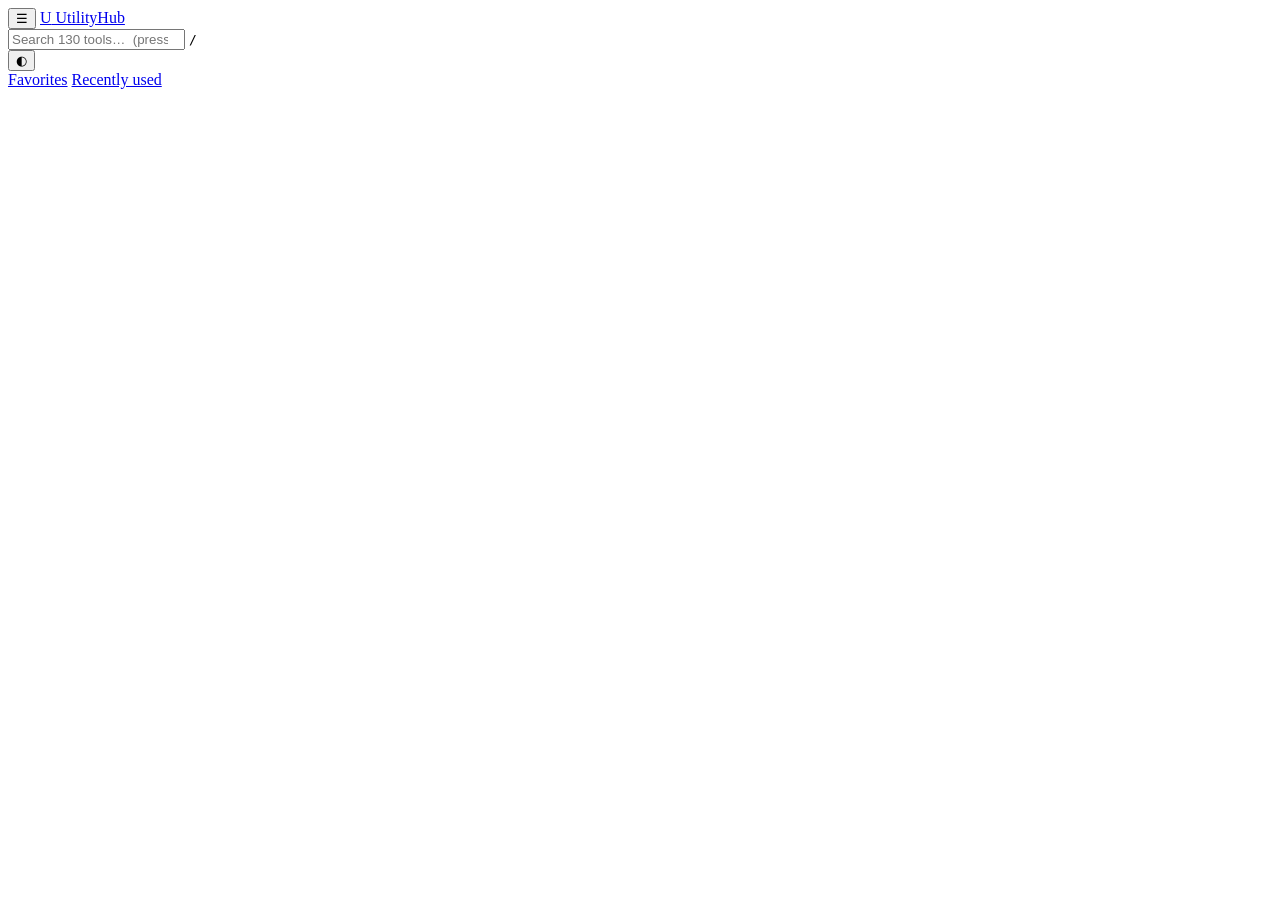
==== index.html @ d899485d "Create index.html" ====
<!doctype html>
<html lang="en" data-theme="snow" data-mode="light">
<head>
<meta charset="utf-8">
<meta name="viewport" content="width=device-width, initial-scale=1">
<title>UtilityHub — 130 everyday tools</title>
<meta name="description" content="PDF, image, text, calculator, file, developer and daily-life tools in one place.">
<link rel="stylesheet" href="styles.css">
</head>
<body>
<header class="top">
  <button class="icon-btn" id="navToggle" aria-label="Menu">☰</button>
  <a class="brand" href="#/"><span class="mark">U</span> UtilityHub</a>
  <div class="search-wrap">
    <input id="search" class="search" type="search" placeholder="Search 130 tools…  (press /)" autocomplete="off" aria-label="Search tools">
    <kbd class="kbd">/</kbd>
  </div>
  <button class="icon-btn" id="themeBtn" aria-label="Change theme">◐</button>
</header>

<div class="shell">
  <aside class="side" id="side">
    <nav id="cats" class="cats"></nav>
    <div class="side-foot">
      <a href="#/favorites" class="side-link">Favorites</a>
      <a href="#/recent" class="side-link">Recently used</a>
    </div>
  </aside>
  <main id="view" class="view" tabindex="-1"></main>
</div>

<div class="theme-pop" id="themePop" hidden>
  <p class="tp-title">Theme</p>
  <div id="themeList" class="tp-list"></div>
  <p class="tp-title">Mode</p>
  <div class="tp-modes">
    <button data-mode="light" class="chip">Light</button>
    <button data-mode="dark" class="chip">Dark</button>
    <button data-mode="auto" class="chip">Auto</button>
  </div>
</div>

<script src="app.js" defer></script>
<script src="tools/text-data.js" defer></script>
<script src="tools/calc-daily.js" defer></script>
<script src="tools/prod-net.js" defer></script>
<script src="tools/image-pdf.js" defer></script>
</body>
</html>
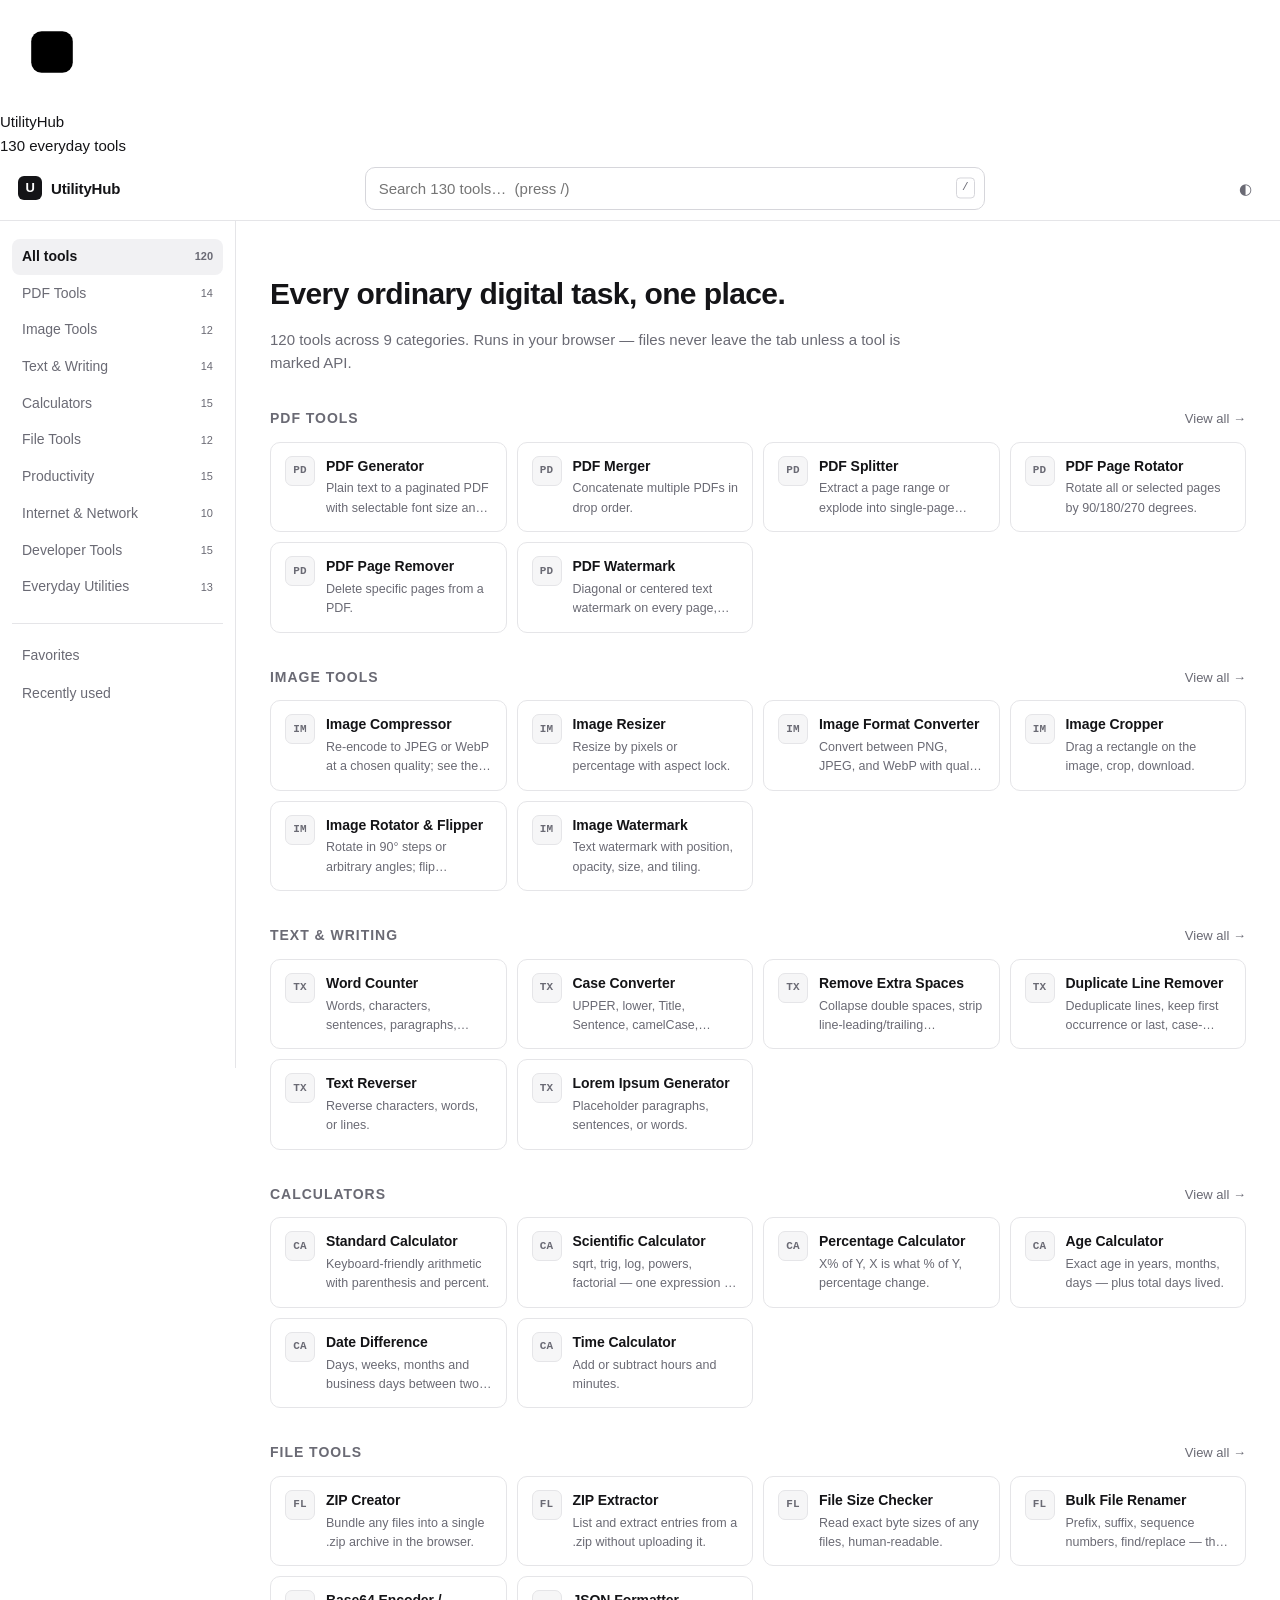
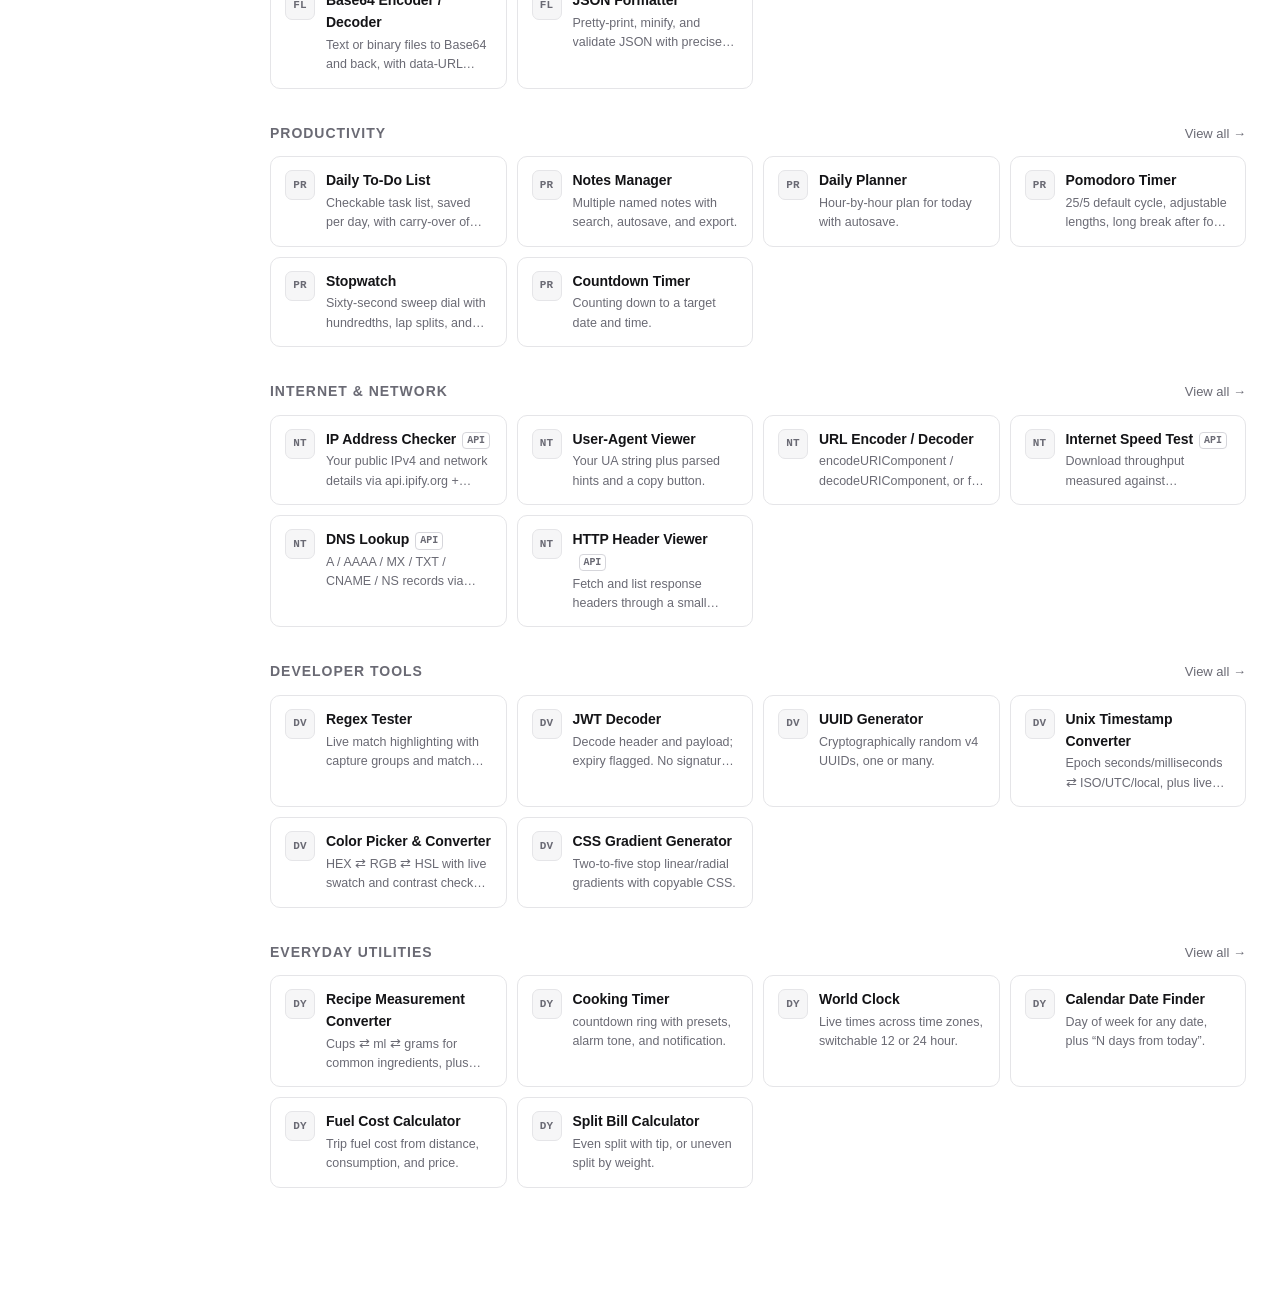
==== commit c59bd19d: "Update index.html" ====
--- a/index.html
+++ b/index.html
@@ -5,9 +5,31 @@
 <meta name="viewport" content="width=device-width, initial-scale=1">
 <title>UtilityHub — 130 everyday tools</title>
 <meta name="description" content="PDF, image, text, calculator, file, developer and daily-life tools in one place.">
+<meta name="theme-color" content="#1b2330">
+<link rel="icon" href="data:image/svg+xml,%3Csvg xmlns='http://www.w3.org/2000/svg' viewBox='0 0 64 64'%3E%3Crect width='64' height='64' rx='14' fill='%231b2330'/%3E%3Ctext x='32' y='45' font-family='system-ui,-apple-system,Segoe UI,sans-serif' font-size='34' font-weight='700' fill='%23ffffff' text-anchor='middle'%3EU%3C/text%3E%3C/svg%3E">
+<link rel="apple-touch-icon" href="data:image/svg+xml,%3Csvg xmlns='http://www.w3.org/2000/svg' viewBox='0 0 180 180'%3E%3Crect width='180' height='180' rx='38' fill='%231b2330'/%3E%3Ctext x='90' y='126' font-family='system-ui,-apple-system,Segoe UI,sans-serif' font-size='96' font-weight='700' fill='%23ffffff' text-anchor='middle'%3EU%3C/text%3E%3C/svg%3E">
 <link rel="stylesheet" href="styles.css">
 </head>
-<body>
+<body class="uh-loading">
+
+<!-- ============ SPLASH ============ -->
+<div class="splash" id="splash" aria-hidden="true">
+  <svg class="splash-mark" viewBox="0 0 120 120" width="104" height="104" role="img" aria-label="UtilityHub">
+    <circle class="sp-track" cx="60" cy="60" r="52" fill="none" stroke-width="2"/>
+    <circle class="sp-arc" cx="60" cy="60" r="52" fill="none" stroke-width="2"
+            stroke-dasharray="326.73" stroke-dashoffset="326.73"
+            transform="rotate(-90 60 60)" stroke-linecap="round"/>
+    <rect class="sp-box" x="36" y="36" width="48" height="48" rx="12"/>
+    <text class="sp-letter" x="60" y="66" text-anchor="middle"
+          font-family="ui-sans-serif,-apple-system,Segoe UI,Inter,sans-serif"
+          font-size="26" font-weight="700">U</text>
+  </svg>
+  <div class="splash-name">UtilityHub</div>
+  <div class="splash-sub">130 everyday tools</div>
+  <div class="splash-bar"><div class="splash-bar-fill"></div></div>
+</div>
+<!-- ============ /SPLASH ============ -->
+
 <header class="top">
   <button class="icon-btn" id="navToggle" aria-label="Menu">☰</button>
   <a class="brand" href="#/"><span class="mark">U</span> UtilityHub</a>
@@ -45,5 +67,34 @@
 <script src="tools/calc-daily.js" defer></script>
 <script src="tools/prod-net.js" defer></script>
 <script src="tools/image-pdf.js" defer></script>
+
+<script>
+/* Splash dismiss — fires when app.js announces ready, respects a 700ms floor
+   so the draw animation completes, and un-sets the scroll lock. Fallback at
+   4.5s so a JS failure never traps the user on a dead splash. */
+(() => {
+  const splash = document.getElementById('splash');
+  if (!splash) return;
+  const t0 = performance.now();
+  const MIN_MS = 700;
+  let ready = false;
+  let dismissed = false;
+
+  const dismiss = () => {
+    if (dismissed) return;
+    dismissed = true;
+    const wait = Math.max(0, MIN_MS - (performance.now() - t0));
+    setTimeout(() => {
+      document.body.classList.remove('uh-loading');
+      splash.classList.add('out');
+      setTimeout(() => splash.remove(), 400);
+    }, wait);
+  };
+
+  window.addEventListener('uh:ready', () => { ready = true; dismiss(); }, { once: true });
+  window.addEventListener('error', dismiss, { once: true });
+  setTimeout(dismiss, 4500);
+})();
+</script>
 </body>
-</html>
+</html>
--- a/styles.css
+++ b/styles.css
@@ -0,0 +1,211 @@
+/* UtilityHub — 5 professional themes × light/dark */
+:root{
+  --r:10px; --r-sm:6px; --max:1280px;
+  --font: ui-sans-serif,-apple-system,"Segoe UI",Inter,Roboto,Helvetica,Arial,sans-serif;
+  --mono: ui-monospace,SFMono-Regular,Menlo,Consolas,monospace;
+  --sp:16px;
+}
+*{box-sizing:border-box}
+html,body{margin:0;padding:0}
+body{
+  font-family:var(--font); font-size:15px; line-height:1.55;
+  background:var(--bg); color:var(--text);
+  -webkit-font-smoothing:antialiased;
+}
+a{color:inherit;text-decoration:none}
+button,input,textarea,select{font:inherit;color:inherit}
+
+/* ---- themes ---- */
+html[data-theme="snow"]{--bg:#fff;--bg2:#f6f6f7;--surface:#fff;--line:#e5e5e8;--line2:#d6d6db;--text:#141417;--muted:#6a6a74;--accent:#141417;--accent-fg:#fff;--hover:#f1f1f3}
+html[data-theme="snow"][data-mode="dark"]{--bg:#0d0d0f;--bg2:#131316;--surface:#16161a;--line:#26262c;--line2:#33333b;--text:#ededf0;--muted:#9a9aa4;--accent:#ededf0;--accent-fg:#0d0d0f;--hover:#1d1d22}
+html[data-theme="midnight"]{--bg:#f4f5f7;--bg2:#eceef1;--surface:#fff;--line:#dfe2e7;--line2:#cdd1d9;--text:#101217;--muted:#5f6673;--accent:#1b2330;--accent-fg:#fff;--hover:#e9ebef}
+html[data-theme="midnight"][data-mode="dark"]{--bg:#07080a;--bg2:#0d1015;--surface:#101419;--line:#1e242c;--line2:#2b333d;--text:#e8eaef;--muted:#8b93a1;--accent:#8ab4ff;--accent-fg:#06101f;--hover:#161b22}
+html[data-theme="sand"]{--bg:#fdfbf7;--bg2:#f7f2e9;--surface:#fff;--line:#eae2d4;--line2:#dccfb9;--text:#211b12;--muted:#7a6d5b;--accent:#8a6a45;--accent-fg:#fff;--hover:#f3ece1}
+html[data-theme="sand"][data-mode="dark"]{--bg:#14110d;--bg2:#1a1611;--surface:#1e1913;--line:#2f2820;--line2:#3f352a;--text:#efe8dc;--muted:#a5977f;--accent:#c9a06a;--accent-fg:#1a1611;--hover:#241e17}
+html[data-theme="lavender"]{--bg:#fdfcff;--bg2:#f5f2fb;--surface:#fff;--line:#e8e2f4;--line2:#d7cfeb;--text:#191527;--muted:#6d6585;--accent:#6d5bc7;--accent-fg:#fff;--hover:#f2eefb}
+html[data-theme="lavender"][data-mode="dark"]{--bg:#0e0c15;--bg2:#14111d;--surface:#181423;--line:#272135;--line2:#362e4a;--text:#ebe7f6;--muted:#9a92b3;--accent:#a493f0;--accent-fg:#0e0c15;--hover:#1e1929}
+html[data-theme="slate"]{--bg:#fafbfc;--bg2:#f1f3f5;--surface:#fff;--line:#e1e5e9;--line2:#cdd3da;--text:#12171d;--muted:#63707d;--accent:#3d5266;--accent-fg:#fff;--hover:#eaeef2}
+html[data-theme="slate"][data-mode="dark"]{--bg:#0b0e12;--bg2:#11151a;--surface:#151a20;--line:#232a32;--line2:#303a45;--text:#e6ebf0;--muted:#8a97a5;--accent:#9db6cd;--accent-fg:#0b0e12;--hover:#1a2027}
+
+/* ---- top bar ---- */
+.top{
+  position:sticky; top:0; z-index:40; display:flex; align-items:center; gap:12px;
+  padding:10px 18px; background:color-mix(in srgb,var(--bg) 88%,transparent);
+  backdrop-filter:blur(10px); border-bottom:1px solid var(--line);
+}
+.brand{display:flex;align-items:center;gap:9px;font-weight:600;letter-spacing:-.01em;white-space:nowrap}
+.mark{display:grid;place-items:center;width:24px;height:24px;border-radius:6px;background:var(--accent);color:var(--accent-fg);font-size:13px;font-weight:700}
+.search-wrap{position:relative;flex:1;max-width:620px;margin:0 auto}
+.search{
+  width:100%; padding:9px 38px 9px 13px; border:1px solid var(--line2); border-radius:var(--r);
+  background:var(--surface); outline:none;
+}
+.search:focus{border-color:var(--accent);box-shadow:0 0 0 3px color-mix(in srgb,var(--accent) 12%,transparent)}
+.kbd{position:absolute;right:10px;top:50%;transform:translateY(-50%);font-size:11px;color:var(--muted);border:1px solid var(--line2);border-radius:4px;padding:1px 5px}
+.icon-btn{background:none;border:1px solid transparent;border-radius:8px;padding:6px 9px;cursor:pointer;color:var(--muted)}
+.icon-btn:hover{background:var(--hover);color:var(--text)}
+#navToggle{display:none}
+
+/* ---- shell ---- */
+.shell{display:grid;grid-template-columns:236px 1fr;max-width:var(--max);margin:0 auto;gap:0}
+.side{
+  position:sticky; top:53px; align-self:start; height:calc(100vh - 53px); overflow:auto;
+  padding:18px 12px 40px; border-right:1px solid var(--line);
+}
+.cats{display:flex;flex-direction:column;gap:1px}
+.cat{
+  display:flex;align-items:center;justify-content:space-between;gap:8px;
+  padding:7px 10px;border-radius:8px;font-size:14px;color:var(--muted);cursor:pointer
+}
+.cat:hover{background:var(--hover);color:var(--text)}
+.cat[aria-current="true"]{background:var(--hover);color:var(--text);font-weight:600}
+.cat .n{font-size:11px;color:var(--muted);font-variant-numeric:tabular-nums}
+.side-foot{margin-top:18px;padding-top:14px;border-top:1px solid var(--line);display:flex;flex-direction:column;gap:2px}
+.side-link{padding:7px 10px;border-radius:8px;font-size:14px;color:var(--muted)}
+.side-link:hover{background:var(--hover);color:var(--text)}
+
+.view{padding:28px 34px 80px;min-height:70vh;outline:none}
+
+/* ---- home ---- */
+.hero{max-width:640px;margin:22px 0 34px}
+.hero h1{font-size:30px;letter-spacing:-.02em;margin:0 0 10px;font-weight:650}
+.hero p{margin:0;color:var(--muted);font-size:15px}
+
+.sect{margin:0 0 34px}
+.sect-head{display:flex;align-items:baseline;gap:10px;margin:0 0 12px}
+.sect-head h2{font-size:14px;text-transform:uppercase;letter-spacing:.07em;margin:0;color:var(--muted);font-weight:600}
+.sect-head a{font-size:13px;color:var(--muted);margin-left:auto}
+.sect-head a:hover{color:var(--text)}
+
+.grid{display:grid;grid-template-columns:repeat(auto-fill,minmax(232px,1fr));gap:10px}
+.card{
+  display:flex;gap:11px;align-items:flex-start;padding:13px 14px;border:1px solid var(--line);
+  border-radius:var(--r);background:var(--surface);cursor:pointer;transition:border-color .12s,transform .12s;
+}
+.card:hover{border-color:var(--line2);transform:translateY(-1px)}
+.mono-badge{
+  flex:none;width:30px;height:30px;border-radius:7px;display:grid;place-items:center;
+  background:var(--bg2);border:1px solid var(--line);font-size:11px;font-weight:700;
+  letter-spacing:.02em;color:var(--muted);font-family:var(--mono)
+}
+.card-b{min-width:0}
+.card-t{font-size:14px;font-weight:550;margin:0 0 2px;letter-spacing:-.005em}
+.card-d{font-size:12.5px;color:var(--muted);margin:0;overflow:hidden;display:-webkit-box;-webkit-line-clamp:2;-webkit-box-orient:vertical}
+.tagapi{display:inline-block;margin-left:6px;font-size:10px;font-family:var(--mono);border:1px solid var(--line2);border-radius:4px;padding:0 4px;color:var(--muted);vertical-align:1px}
+
+/* ---- tool view ---- */
+.crumb{font-size:13px;color:var(--muted);margin-bottom:14px;display:flex;gap:7px;align-items:center}
+.crumb a:hover{color:var(--text)}
+.tool-head{display:flex;align-items:flex-start;gap:12px;margin-bottom:6px}
+.tool-head h1{font-size:24px;margin:0;letter-spacing:-.02em;font-weight:650}
+.fav-btn{margin-left:auto;flex:none;background:none;border:1px solid var(--line2);border-radius:8px;padding:5px 11px;font-size:13px;cursor:pointer;color:var(--muted)}
+.fav-btn[data-on="true"]{color:var(--accent);border-color:var(--accent)}
+.tool-desc{color:var(--muted);margin:0 0 20px;max-width:70ch}
+.workspace{display:flex;flex-direction:column;gap:14px;max-width:860px}
+
+/* ---- generic controls ---- */
+.row{display:flex;gap:10px;flex-wrap:wrap;align-items:center}
+.col{display:flex;flex-direction:column;gap:10px}
+.field{display:flex;flex-direction:column;gap:5px;font-size:13px}
+.fl{color:var(--muted);font-size:12.5px;letter-spacing:.01em}
+.in,.ta,.sel{
+  width:100%;padding:9px 11px;border:1px solid var(--line2);border-radius:8px;
+  background:var(--surface);outline:none;
+}
+.ta{min-height:150px;resize:vertical;font-family:var(--mono);font-size:13px;line-height:1.6}
+.in:focus,.ta:focus,.sel:focus{border-color:var(--accent)}
+.btn{
+  padding:8px 15px;border-radius:8px;border:1px solid var(--line2);background:var(--surface);
+  cursor:pointer;font-size:14px;white-space:nowrap;
+}
+.btn:hover{background:var(--hover)}
+.btn-p{background:var(--accent);color:var(--accent-fg);border-color:var(--accent)}
+.btn-p:hover{filter:brightness(1.08);background:var(--accent)}
+.btn:disabled{opacity:.5;cursor:not-allowed}
+.out{
+  margin:0;padding:12px 14px;border:1px solid var(--line);border-radius:8px;background:var(--bg2);
+  font-family:var(--mono);font-size:13px;white-space:pre-wrap;word-break:break-word;
+  max-height:440px;overflow:auto;
+}
+.hint{font-size:12.5px;color:var(--muted);margin:0}
+.split{display:grid;grid-template-columns:1fr 1fr;gap:12px}
+@media(max-width:760px){.split{grid-template-columns:1fr}}
+
+/* dropzone */
+.dz{
+  border:1.5px dashed var(--line2);border-radius:var(--r);padding:26px;text-align:center;
+  color:var(--muted);cursor:pointer;background:var(--bg2);font-size:14px;
+}
+.dz.over{border-color:var(--accent);color:var(--text);background:var(--hover)}
+.dz-list{font-size:13px;color:var(--muted);font-family:var(--mono);display:flex;flex-direction:column;gap:2px;margin-top:8px}
+
+/* output previews */
+.preview{max-width:100%;border:1px solid var(--line);border-radius:8px;display:block}
+.thumbs{display:grid;grid-template-columns:repeat(auto-fill,minmax(110px,1fr));gap:8px}
+.thumbs figure{margin:0}
+.thumbs img{width:100%;border-radius:6px;border:1px solid var(--line);display:block}
+.thumbs figcaption{font-size:11px;color:var(--muted);margin-top:3px;font-family:var(--mono)}
+
+/* calculator pad */
+.pad{display:grid;grid-template-columns:repeat(4,1fr);gap:6px;max-width:340px}
+.pad button{padding:13px 0;border:1px solid var(--line2);border-radius:8px;background:var(--surface);cursor:pointer;font-size:15px}
+.pad button:hover{background:var(--hover)}
+.pad .op{background:var(--bg2)}
+.pad .eq{grid-column:span 2;background:var(--accent);color:var(--accent-fg);border-color:var(--accent)}
+.disp{font-family:var(--mono);font-size:24px;text-align:right;padding:12px 14px;border:1px solid var(--line2);border-radius:8px;background:var(--bg2);overflow:auto;min-height:52px}
+
+/* lists / trackers */
+.list{display:flex;flex-direction:column;gap:6px}
+.item{display:flex;gap:9px;align-items:center;padding:8px 11px;border:1px solid var(--line);border-radius:8px;background:var(--surface);font-size:14px}
+.item.done span{text-decoration:line-through;color:var(--muted)}
+.item .x{margin-left:auto;background:none;border:none;color:var(--muted);cursor:pointer;padding:2px 5px;border-radius:4px}
+.item .x:hover{background:var(--hover);color:var(--text)}
+.big-num{font-family:var(--mono);font-size:40px;font-variant-numeric:tabular-nums;letter-spacing:-.02em}
+
+/* diff */
+.diff{font-family:var(--mono);font-size:13px;border:1px solid var(--line);border-radius:8px;overflow:auto;max-height:460px}
+.diff div{padding:1px 12px;white-space:pre-wrap;word-break:break-word}
+.diff .add{background:color-mix(in srgb,#2ea043 16%,transparent)}
+.diff .del{background:color-mix(in srgb,#f85149 16%,transparent);text-decoration:line-through;opacity:.85}
+.diff .eq{color:var(--muted)}
+
+/* palette */
+.pal{display:grid;grid-template-columns:repeat(auto-fill,minmax(96px,1fr));gap:8px}
+.pal div{border:1px solid var(--line);border-radius:8px;padding:10px 8px;font-size:11px;font-family:var(--mono);text-align:center;cursor:pointer}
+
+/* theme popover */
+.theme-pop{
+  position:fixed;top:58px;right:16px;z-index:60;background:var(--surface);border:1px solid var(--line2);
+  border-radius:var(--r);padding:14px;width:230px;box-shadow:0 12px 32px rgba(0,0,0,.14);
+}
+.tp-title{font-size:11px;text-transform:uppercase;letter-spacing:.07em;color:var(--muted);margin:0 0 8px}
+.tp-list{display:flex;flex-direction:column;gap:3px;margin-bottom:14px}
+.tp-list button{display:flex;gap:9px;align-items:center;background:none;border:1px solid transparent;border-radius:7px;padding:6px 8px;cursor:pointer;font-size:13px;text-align:left}
+.tp-list button:hover{background:var(--hover)}
+.tp-list button[aria-current="true"]{border-color:var(--line2);background:var(--hover)}
+.sw{width:15px;height:15px;border-radius:4px;border:1px solid var(--line2);flex:none}
+.tp-modes{display:flex;gap:5px}
+.chip{flex:1;padding:6px 0;border:1px solid var(--line2);border-radius:7px;background:var(--surface);cursor:pointer;font-size:12.5px}
+.chip[aria-current="true"]{background:var(--accent);color:var(--accent-fg);border-color:var(--accent)}
+
+/* misc */
+.empty{color:var(--muted);padding:44px 0;text-align:center;font-size:14px}
+.err{border:1px solid #f85149;border-radius:8px;padding:12px 14px;font-size:13.5px;background:color-mix(in srgb,#f85149 10%,transparent);white-space:pre-wrap;font-family:var(--mono)}
+details.how{margin-top:22px;max-width:860px;border-top:1px solid var(--line);padding-top:14px}
+details.how summary{cursor:pointer;font-size:13px;color:var(--muted)}
+details.how p{font-size:13.5px;color:var(--muted);margin:9px 0 0;max-width:70ch}
+canvas.edit{cursor:crosshair;border:1px solid var(--line);border-radius:8px;display:block;max-width:100%}
+
+@media(max-width:900px){
+  .shell{grid-template-columns:1fr}
+  .side{position:fixed;left:0;top:53px;bottom:0;width:250px;background:var(--bg);z-index:35;border-right:1px solid var(--line);transform:translateX(-102%);transition:transform .16s}
+  .side.open{transform:none}
+  #navToggle{display:block}
+  .view{padding:20px 16px 70px}
+  .brand span.mark{margin-left:0}
+}
+@media(max-width:560px){
+  .brand{font-size:0}.brand .mark{font-size:13px}
+  .hero h1{font-size:24px}
+  .grid{grid-template-columns:1fr}
+}
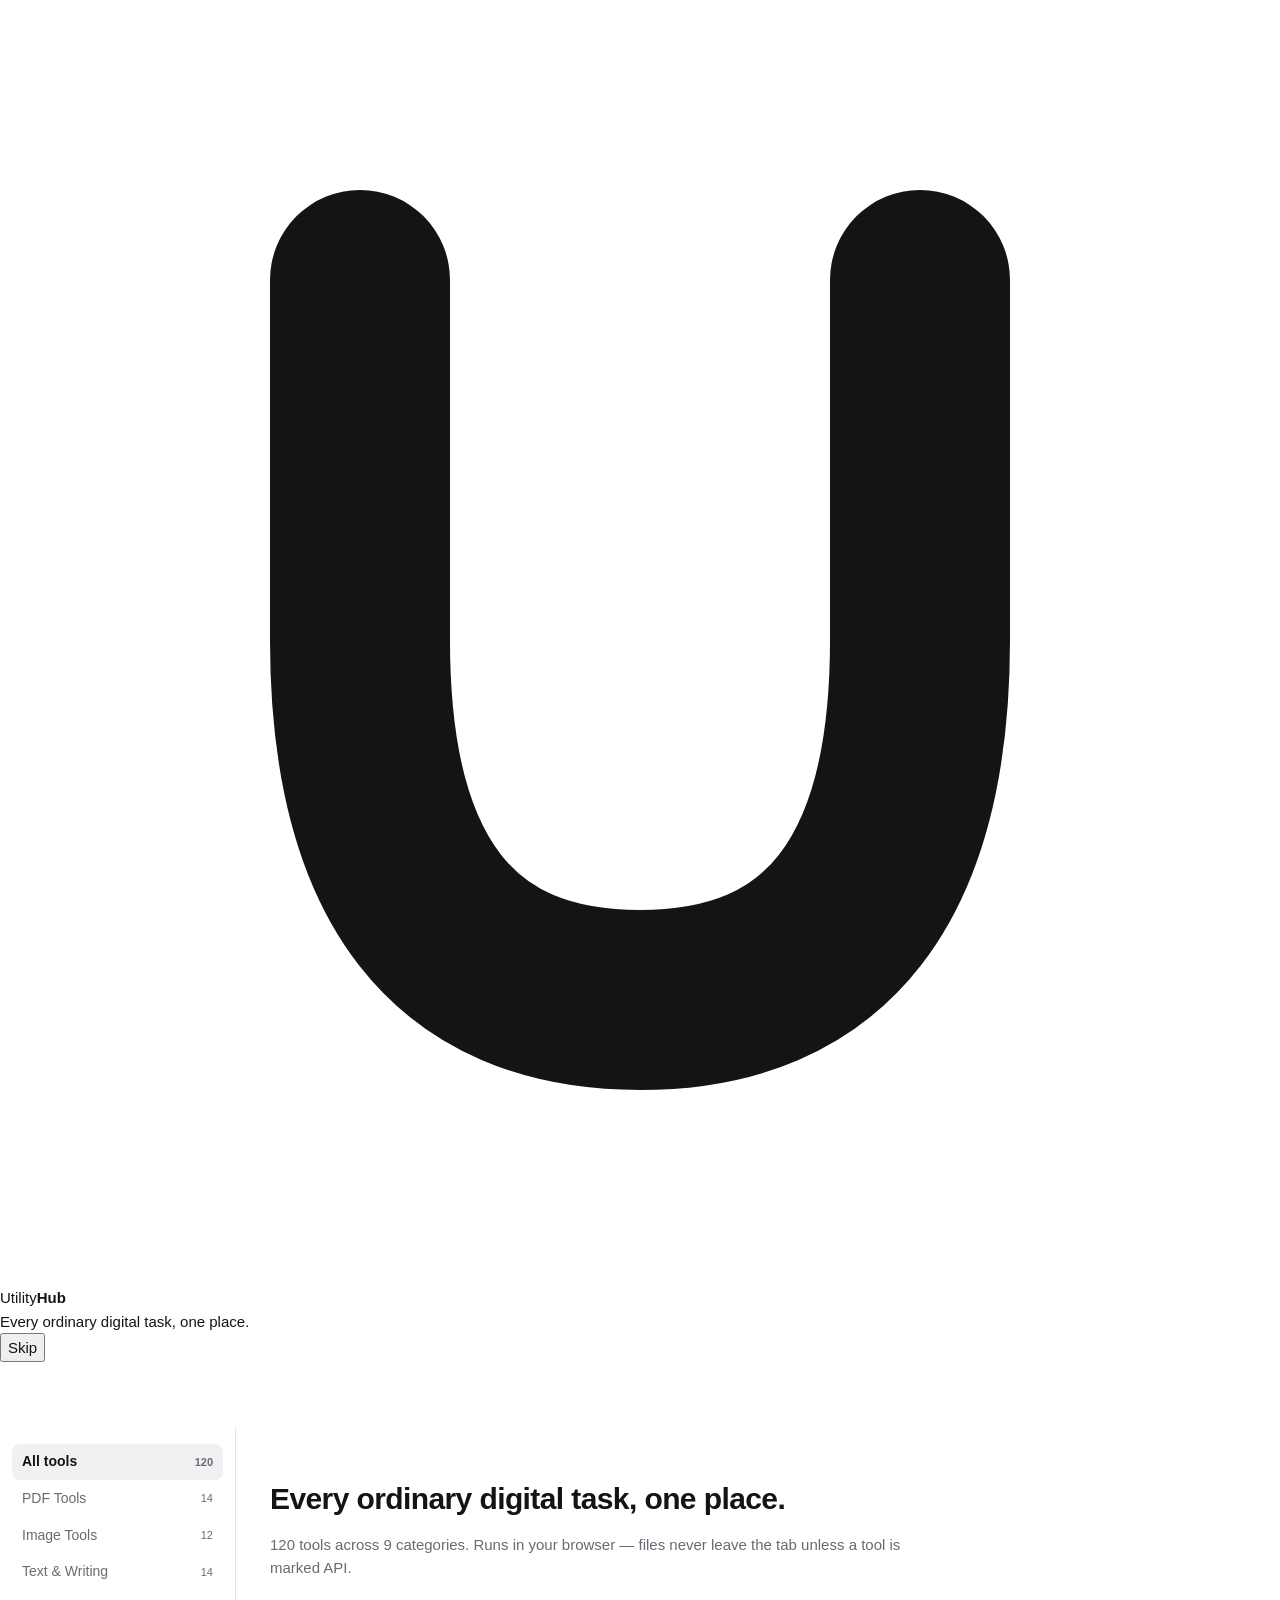
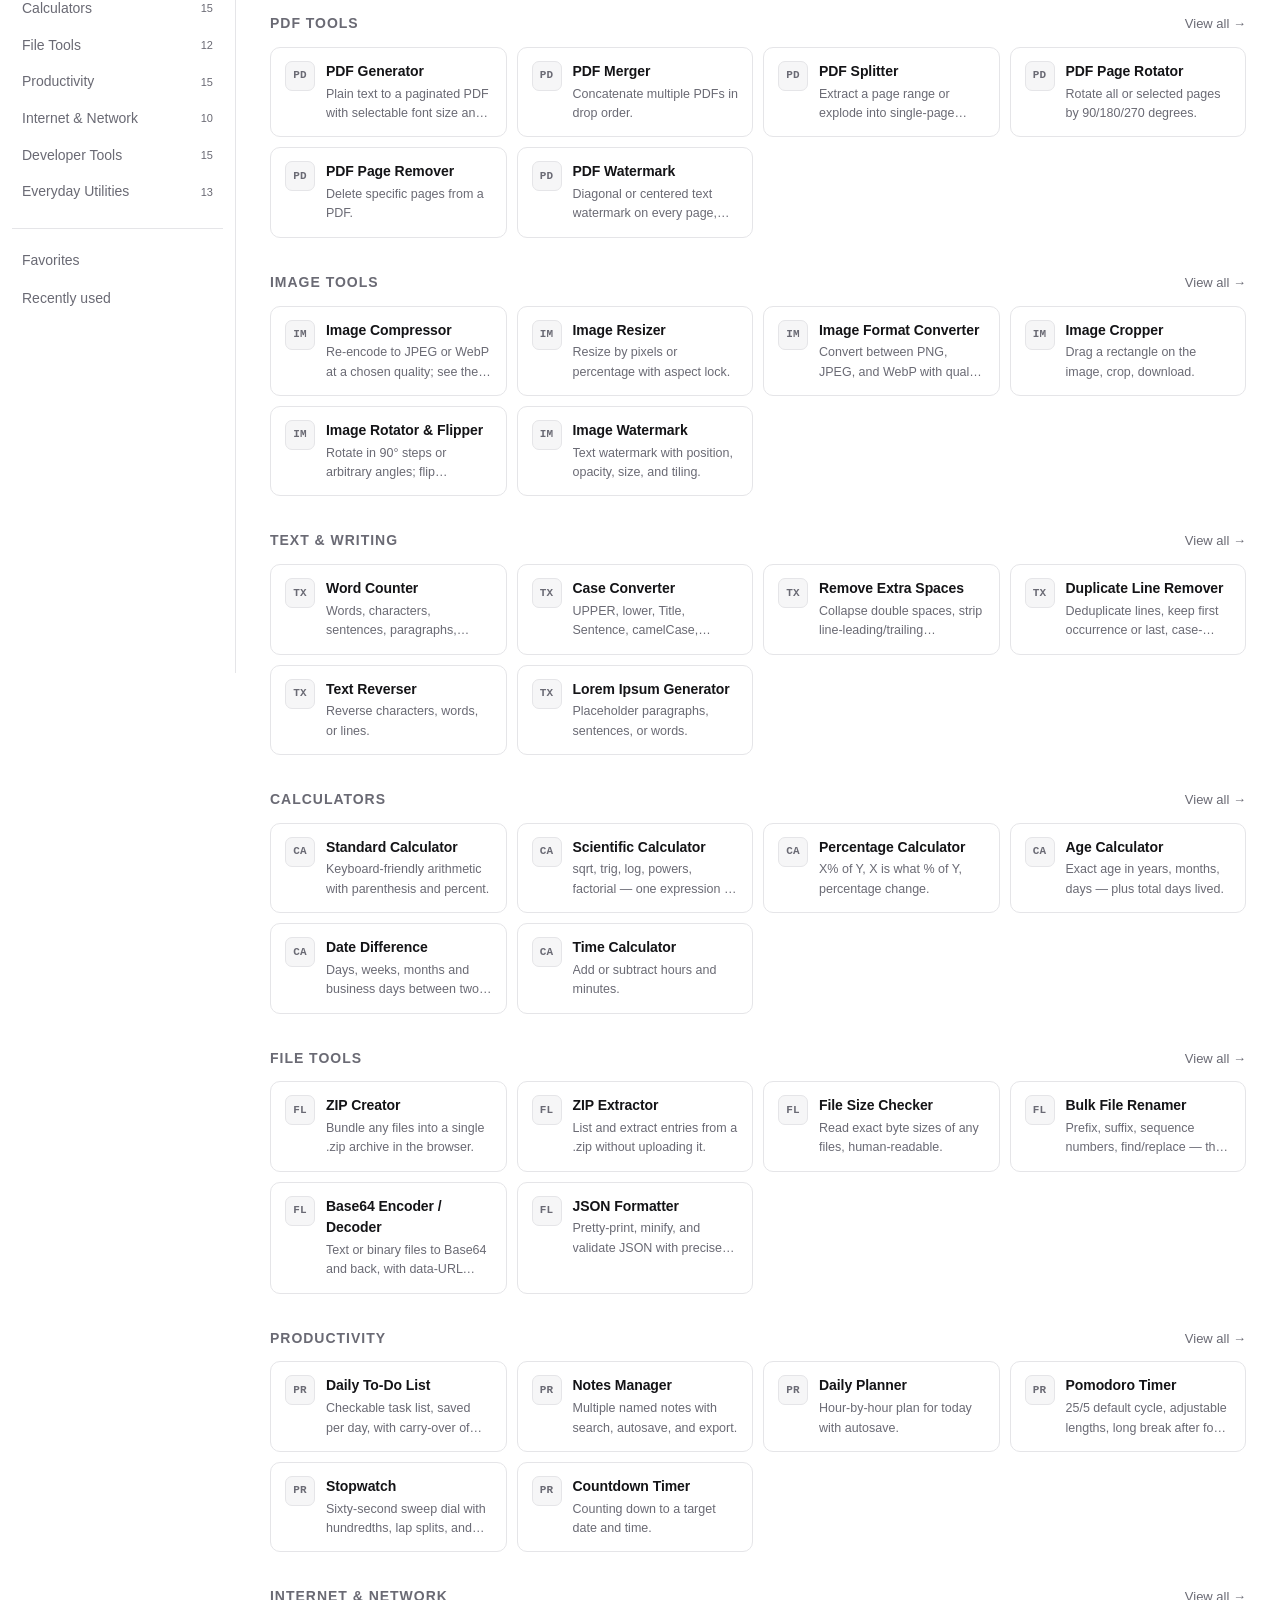
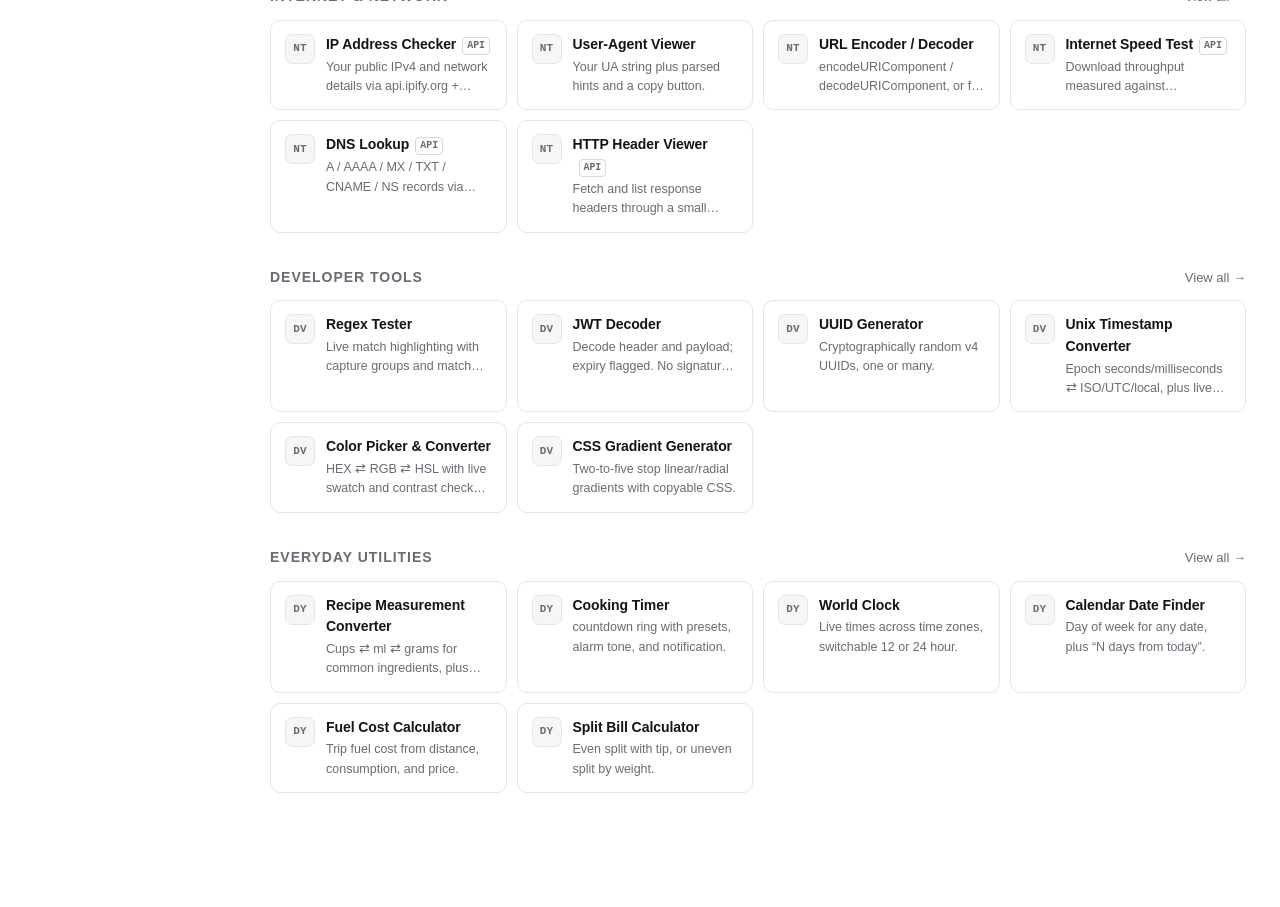
==== commit 0ccfbeb0: "Update index.html" ====
--- a/index.html
+++ b/index.html
@@ -5,34 +5,47 @@
 <meta name="viewport" content="width=device-width, initial-scale=1">
 <title>UtilityHub — 130 everyday tools</title>
 <meta name="description" content="PDF, image, text, calculator, file, developer and daily-life tools in one place.">
-<meta name="theme-color" content="#1b2330">
-<link rel="icon" href="data:image/svg+xml,%3Csvg xmlns='http://www.w3.org/2000/svg' viewBox='0 0 64 64'%3E%3Crect width='64' height='64' rx='14' fill='%231b2330'/%3E%3Ctext x='32' y='45' font-family='system-ui,-apple-system,Segoe UI,sans-serif' font-size='34' font-weight='700' fill='%23ffffff' text-anchor='middle'%3EU%3C/text%3E%3C/svg%3E">
-<link rel="apple-touch-icon" href="data:image/svg+xml,%3Csvg xmlns='http://www.w3.org/2000/svg' viewBox='0 0 180 180'%3E%3Crect width='180' height='180' rx='38' fill='%231b2330'/%3E%3Ctext x='90' y='126' font-family='system-ui,-apple-system,Segoe UI,sans-serif' font-size='96' font-weight='700' fill='%23ffffff' text-anchor='middle'%3EU%3C/text%3E%3C/svg%3E">
+<link rel="icon" type="image/svg+xml" href="data:image/svg+xml,%3Csvg xmlns='http://www.w3.org/2000/svg' viewBox='0 0 64 64'%3E%3Crect width='64' height='64' rx='14' fill='%23141417'/%3E%3Cpath d='M21 18 V34 Q21 47 32 47 Q43 47 43 34 V18' stroke='%23ffffff' stroke-width='7' stroke-linecap='round' fill='none'/%3E%3C/svg%3E">
+<link rel="apple-touch-icon" href="logo-mark.svg">
 <link rel="stylesheet" href="styles.css">
+<script>
+  /* paint theme before first frame — no white flash on a dark-mode load */
+  try {
+    var theme = JSON.parse(localStorage.getItem('uh.theme') || '"snow"');
+    var mode = JSON.parse(localStorage.getItem('uh.mode') || '"auto"');
+    var dark = mode === 'dark' || (mode === 'auto' && matchMedia('(prefers-color-scheme: dark)').matches);
+    document.documentElement.dataset.theme = theme;
+    document.documentElement.dataset.mode = dark ? 'dark' : 'light';
+  } catch (e) {}
+</script>
 </head>
-<body class="uh-loading">
+<body>
 
-<!-- ============ SPLASH ============ -->
-<div class="splash" id="splash" aria-hidden="true">
-  <svg class="splash-mark" viewBox="0 0 120 120" width="104" height="104" role="img" aria-label="UtilityHub">
-    <circle class="sp-track" cx="60" cy="60" r="52" fill="none" stroke-width="2"/>
-    <circle class="sp-arc" cx="60" cy="60" r="52" fill="none" stroke-width="2"
-            stroke-dasharray="326.73" stroke-dashoffset="326.73"
-            transform="rotate(-90 60 60)" stroke-linecap="round"/>
-    <rect class="sp-box" x="36" y="36" width="48" height="48" rx="12"/>
-    <text class="sp-letter" x="60" y="66" text-anchor="middle"
-          font-family="ui-sans-serif,-apple-system,Segoe UI,Inter,sans-serif"
-          font-size="26" font-weight="700">U</text>
-  </svg>
-  <div class="splash-name">UtilityHub</div>
-  <div class="splash-sub">130 everyday tools</div>
-  <div class="splash-bar"><div class="splash-bar-fill"></div></div>
+<!-- ================= SPLASH ================= -->
+<div id="splash" data-duration="5500" role="status" aria-label="UtilityHub loading">
+  <div class="sp-inner">
+    <svg class="sp-glyph" viewBox="0 0 64 64" fill="none" aria-hidden="true">
+      <path d="M18 14 V32 Q18 50 32 50 Q46 50 46 32 V14"
+            stroke="currentColor" stroke-width="9" stroke-linecap="round" stroke-linejoin="round"
+            fill="none" pathLength="1"/>
+    </svg>
+    <div class="sp-name">Utility<b>Hub</b></div>
+    <div class="sp-tag">Every ordinary digital task, one place.</div>
+  </div>
+  <div class="sp-bar"><i></i></div>
+  <button class="sp-skip" type="button" aria-label="Skip intro">Skip</button>
 </div>
-<!-- ============ /SPLASH ============ -->
+<!-- ========================================== -->
 
 <header class="top">
   <button class="icon-btn" id="navToggle" aria-label="Menu">☰</button>
-  <a class="brand" href="#/"><span class="mark">U</span> UtilityHub</a>
+  <a class="brand" href="#/">
+    <svg class="mark-svg" viewBox="0 0 64 64" fill="none" aria-hidden="true">
+      <path d="M18 14 V32 Q18 50 32 50 Q46 50 46 32 V14"
+            stroke="currentColor" stroke-width="9" stroke-linecap="round" stroke-linejoin="round" fill="none"/>
+    </svg>
+    <span class="brand-name">UtilityHub</span>
+  </a>
   <div class="search-wrap">
     <input id="search" class="search" type="search" placeholder="Search 130 tools…  (press /)" autocomplete="off" aria-label="Search tools">
     <kbd class="kbd">/</kbd>
@@ -67,34 +80,5 @@
 <script src="tools/calc-daily.js" defer></script>
 <script src="tools/prod-net.js" defer></script>
 <script src="tools/image-pdf.js" defer></script>
-
-<script>
-/* Splash dismiss — fires when app.js announces ready, respects a 700ms floor
-   so the draw animation completes, and un-sets the scroll lock. Fallback at
-   4.5s so a JS failure never traps the user on a dead splash. */
-(() => {
-  const splash = document.getElementById('splash');
-  if (!splash) return;
-  const t0 = performance.now();
-  const MIN_MS = 700;
-  let ready = false;
-  let dismissed = false;
-
-  const dismiss = () => {
-    if (dismissed) return;
-    dismissed = true;
-    const wait = Math.max(0, MIN_MS - (performance.now() - t0));
-    setTimeout(() => {
-      document.body.classList.remove('uh-loading');
-      splash.classList.add('out');
-      setTimeout(() => splash.remove(), 400);
-    }, wait);
-  };
-
-  window.addEventListener('uh:ready', () => { ready = true; dismiss(); }, { once: true });
-  window.addEventListener('error', dismiss, { once: true });
-  setTimeout(dismiss, 4500);
-})();
-</script>
 </body>
 </html>
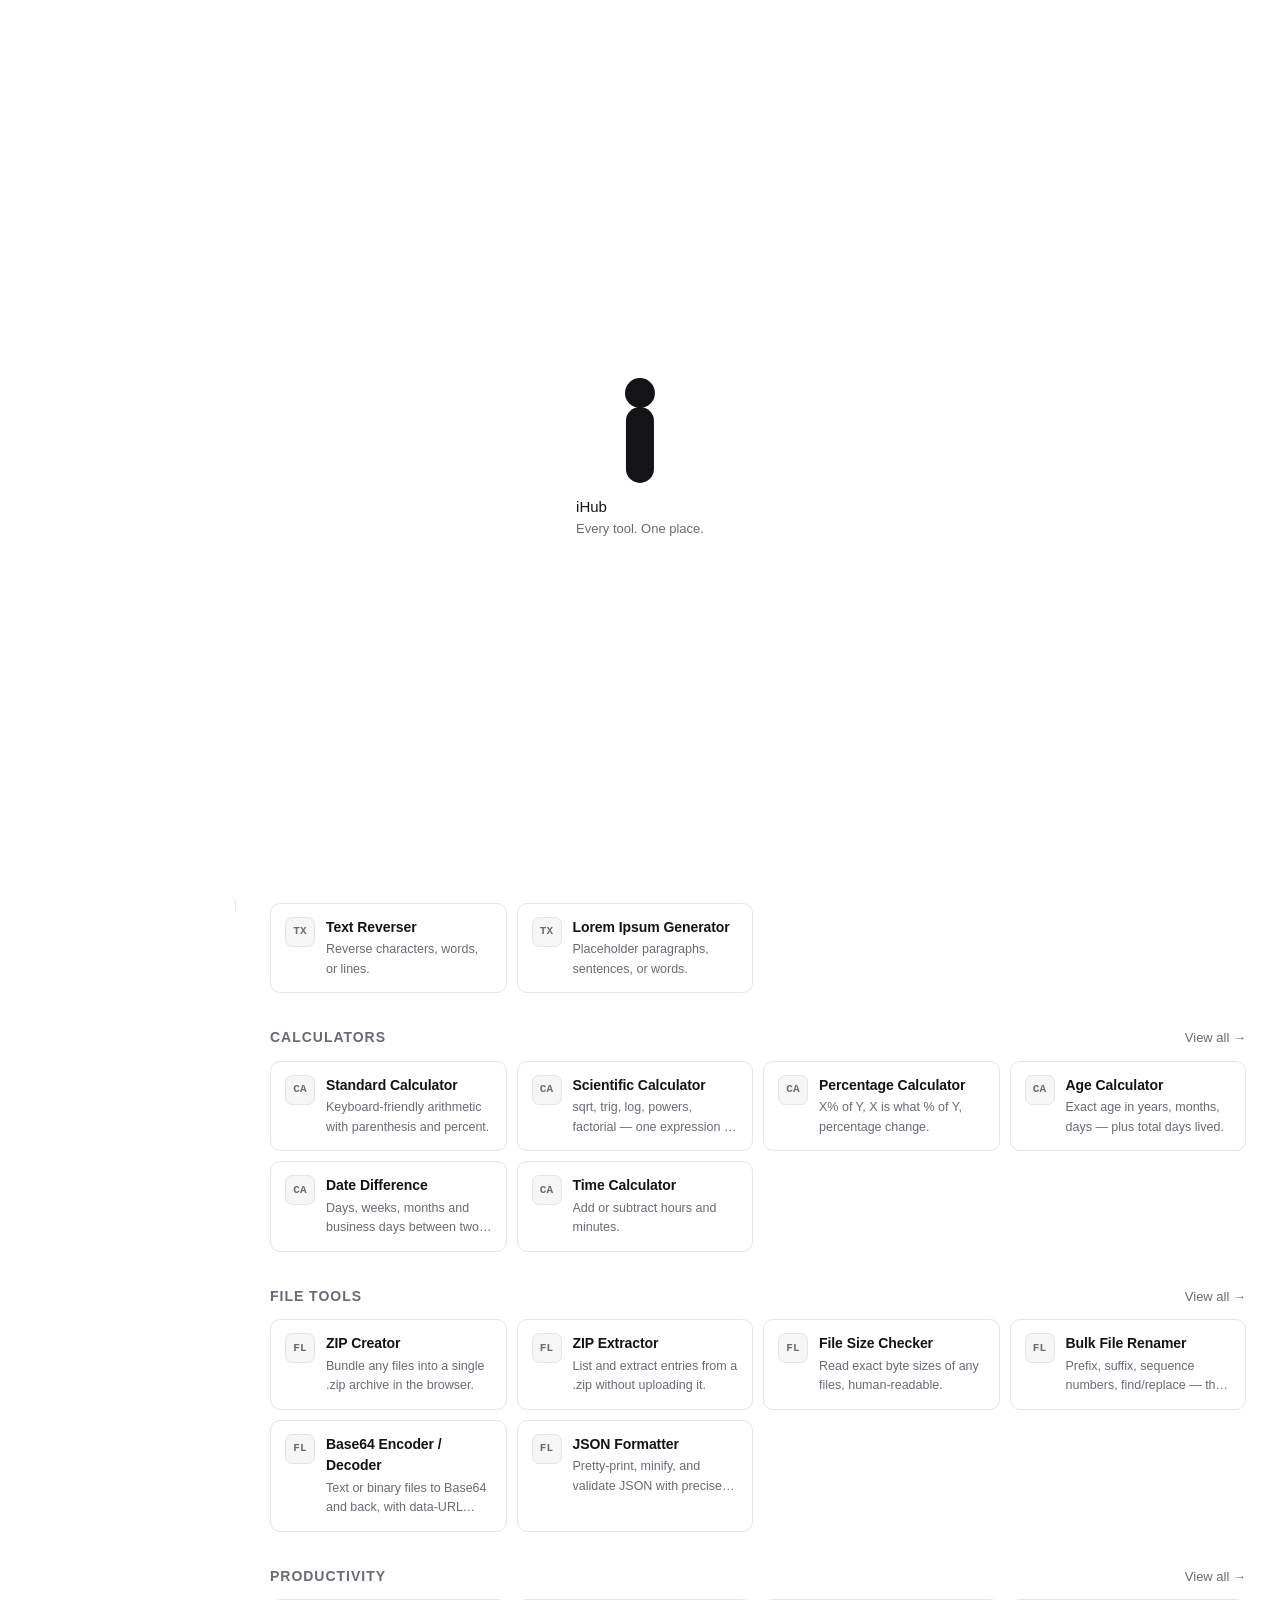
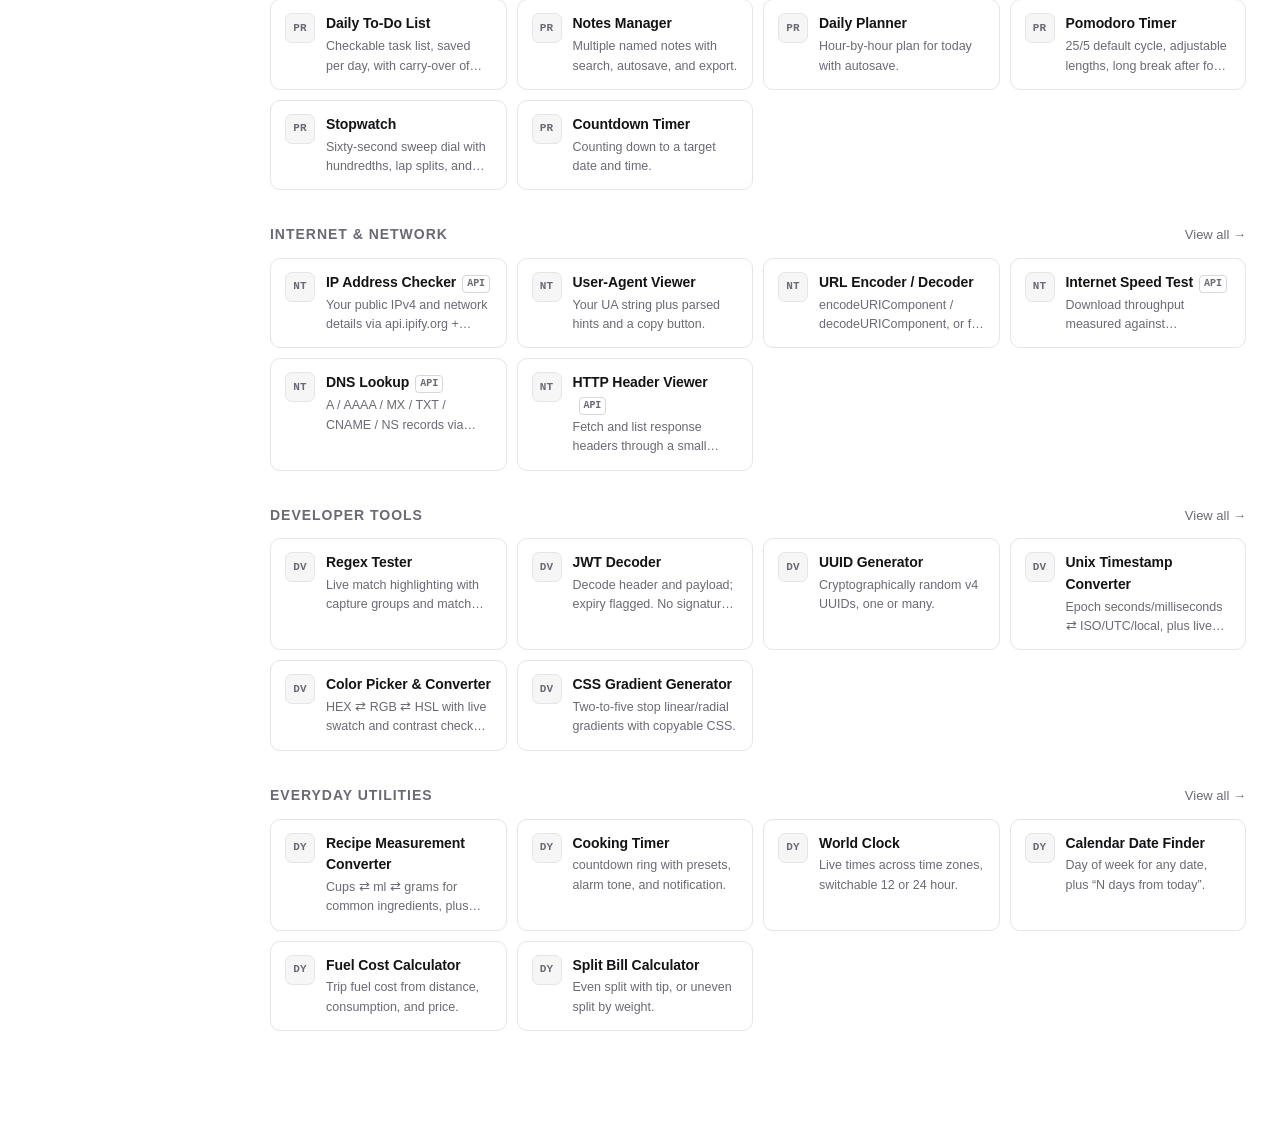
==== commit 176d4cac: "Update index.html" ====
--- a/index.html
+++ b/index.html
@@ -3,13 +3,13 @@
 <head>
 <meta charset="utf-8">
 <meta name="viewport" content="width=device-width, initial-scale=1">
-<title>UtilityHub — 130 everyday tools</title>
+<title>iHub — 130 everyday tools</title>
 <meta name="description" content="PDF, image, text, calculator, file, developer and daily-life tools in one place.">
-<link rel="icon" type="image/svg+xml" href="data:image/svg+xml,%3Csvg xmlns='http://www.w3.org/2000/svg' viewBox='0 0 64 64'%3E%3Crect width='64' height='64' rx='14' fill='%23141417'/%3E%3Cpath d='M21 18 V34 Q21 47 32 47 Q43 47 43 34 V18' stroke='%23ffffff' stroke-width='7' stroke-linecap='round' fill='none'/%3E%3C/svg%3E">
+<link rel="icon" type="image/svg+xml" href="data:image/svg+xml,%3Csvg xmlns='http://www.w3.org/2000/svg' viewBox='0 0 64 64'%3E%3Crect width='64' height='64' rx='14' fill='%23141417'/%3E%3Ccircle cx='32' cy='18' r='6' fill='%23ffffff'/%3E%3Cline x1='32' y1='30' x2='32' y2='52' stroke='%23ffffff' stroke-width='12' stroke-linecap='round'/%3E%3C/svg%3E">
 <link rel="apple-touch-icon" href="logo-mark.svg">
 <link rel="stylesheet" href="styles.css">
 <script>
-  /* paint theme before first frame — no white flash on a dark-mode load */
+  /* paint theme before first frame — no white flash on dark-mode load */
   try {
     var theme = JSON.parse(localStorage.getItem('uh.theme') || '"snow"');
     var mode = JSON.parse(localStorage.getItem('uh.mode') || '"auto"');
@@ -22,29 +22,35 @@
 <body>
 
 <!-- ================= SPLASH ================= -->
-<div id="splash" data-duration="5500" role="status" aria-label="UtilityHub loading">
-  <div class="sp-inner">
-    <svg class="sp-glyph" viewBox="0 0 64 64" fill="none" aria-hidden="true">
-      <path d="M18 14 V32 Q18 50 32 50 Q46 50 46 32 V14"
-            stroke="currentColor" stroke-width="9" stroke-linecap="round" stroke-linejoin="round"
-            fill="none" pathLength="1"/>
-    </svg>
-    <div class="sp-name">Utility<b>Hub</b></div>
-    <div class="sp-tag">Every ordinary digital task, one place.</div>
+<div id="splash" data-duration="6600" role="status" aria-label="iHub loading">
+  <div class="sp-stage">
+    <div class="sp-lockup">
+      <div class="sp-mark-slot">
+        <svg class="sp-mark" viewBox="0 0 64 64" aria-hidden="true">
+          <circle class="sp-dot" cx="32" cy="16" r="7" fill="currentColor"/>
+          <line class="sp-stem" x1="32" y1="30" x2="32" y2="54"
+                stroke="currentColor" stroke-width="14" stroke-linecap="round" pathLength="1"/>
+          <circle class="sp-ripple" cx="32" cy="16" r="7" stroke="currentColor" fill="none"/>
+        </svg>
+      </div>
+      <div class="sp-word" aria-hidden="true">
+        <span class="sp-char">i</span><span class="sp-char">H</span><span class="sp-char">u</span><span class="sp-char">b</span>
+      </div>
+    </div>
+    <div class="sp-underline" aria-hidden="true"></div>
+    <div class="sp-tag">Every tool. One place.</div>
   </div>
-  <div class="sp-bar"><i></i></div>
-  <button class="sp-skip" type="button" aria-label="Skip intro">Skip</button>
 </div>
 <!-- ========================================== -->
 
 <header class="top">
   <button class="icon-btn" id="navToggle" aria-label="Menu">☰</button>
-  <a class="brand" href="#/">
-    <svg class="mark-svg" viewBox="0 0 64 64" fill="none" aria-hidden="true">
-      <path d="M18 14 V32 Q18 50 32 50 Q46 50 46 32 V14"
-            stroke="currentColor" stroke-width="9" stroke-linecap="round" stroke-linejoin="round" fill="none"/>
+  <a class="brand" href="#/" aria-label="iHub home">
+    <svg class="mark-svg" viewBox="0 0 64 64" aria-hidden="true">
+      <circle cx="32" cy="16" r="7" fill="currentColor"/>
+      <line x1="32" y1="30" x2="32" y2="54" stroke="currentColor" stroke-width="14" stroke-linecap="round"/>
     </svg>
-    <span class="brand-name">UtilityHub</span>
+    <span class="brand-name">iHub</span>
   </a>
   <div class="search-wrap">
     <input id="search" class="search" type="search" placeholder="Search 130 tools…  (press /)" autocomplete="off" aria-label="Search tools">
--- a/styles.css
+++ b/styles.css
@@ -33,8 +33,9 @@
   padding:10px 18px; background:color-mix(in srgb,var(--bg) 88%,transparent);
   backdrop-filter:blur(10px); border-bottom:1px solid var(--line);
 }
-.brand{display:flex;align-items:center;gap:9px;font-weight:600;letter-spacing:-.01em;white-space:nowrap}
-.mark{display:grid;place-items:center;width:24px;height:24px;border-radius:6px;background:var(--accent);color:var(--accent-fg);font-size:13px;font-weight:700}
+.brand{display:flex;align-items:center;gap:9px;white-space:nowrap}
+.brand .mark-svg{width:26px;height:26px;color:var(--accent);flex:none}
+.brand .brand-name{font-weight:600;letter-spacing:-.01em}
 .search-wrap{position:relative;flex:1;max-width:620px;margin:0 auto}
 .search{
   width:100%; padding:9px 38px 9px 13px; border:1px solid var(--line2); border-radius:var(--r);
@@ -196,16 +197,61 @@
 details.how p{font-size:13.5px;color:var(--muted);margin:9px 0 0;max-width:70ch}
 canvas.edit{cursor:crosshair;border:1px solid var(--line);border-radius:8px;display:block;max-width:100%}
 
+/* ---- splash ---- */
+#splash{
+  position:fixed; inset:0; z-index:9999;
+  display:grid; place-items:center;
+  background:var(--bg);
+  transition:opacity .6s ease;
+}
+#splash.out{opacity:0;pointer-events:none}
+.sp-inner{display:grid;justify-items:center;gap:18px;text-align:center;padding:24px}
+.sp-glyph{width:120px;height:120px;color:var(--accent)}
+.sp-glyph path{
+  stroke-dasharray:1; stroke-dashoffset:1;
+  animation:sp-draw 1.3s cubic-bezier(.65,.05,.36,1) .1s forwards;
+}
+@keyframes sp-draw{ to{ stroke-dashoffset:0 } }
+.sp-name{
+  font-size:26px; letter-spacing:-.02em;
+  opacity:0; transform:translateY(8px);
+  animation:sp-rise .6s cubic-bezier(.2,.8,.2,1) .95s forwards;
+}
+.sp-name b{font-weight:650}
+.sp-tag{
+  font-size:13px; color:var(--muted);
+  opacity:0;
+  animation:sp-fade .6s ease 1.5s forwards;
+}
+@keyframes sp-rise{ to{ opacity:1; transform:none } }
+@keyframes sp-fade{ to{ opacity:1 } }
+.sp-bar{position:absolute;left:0;right:0;bottom:0;height:2px;background:var(--line)}
+.sp-bar i{display:block;height:100%;width:0;background:var(--accent);animation:sp-fill var(--sp-dur,5500ms) linear forwards}
+@keyframes sp-fill{ to{ width:100% } }
+.sp-skip{
+  position:absolute;bottom:22px;right:22px;
+  font-size:12px;color:var(--muted);background:none;border:0;cursor:pointer;padding:6px 10px;
+  border-radius:6px;
+}
+.sp-skip:hover{color:var(--text);background:var(--hover)}
+@media (prefers-reduced-motion: reduce){
+  #splash{transition:none}
+  .sp-glyph path{animation:none;stroke-dashoffset:0}
+  .sp-name,.sp-tag{animation:none;opacity:1;transform:none}
+  .sp-bar i{animation:none;width:100%}
+}
+
 @media(max-width:900px){
   .shell{grid-template-columns:1fr}
   .side{position:fixed;left:0;top:53px;bottom:0;width:250px;background:var(--bg);z-index:35;border-right:1px solid var(--line);transform:translateX(-102%);transition:transform .16s}
   .side.open{transform:none}
   #navToggle{display:block}
   .view{padding:20px 16px 70px}
-  .brand span.mark{margin-left:0}
 }
 @media(max-width:560px){
-  .brand{font-size:0}.brand .mark{font-size:13px}
+  .brand .brand-name{display:none}
   .hero h1{font-size:24px}
   .grid{grid-template-columns:1fr}
-}
+  .sp-glyph{width:96px;height:96px}
+  .sp-name{font-size:22px}
+}
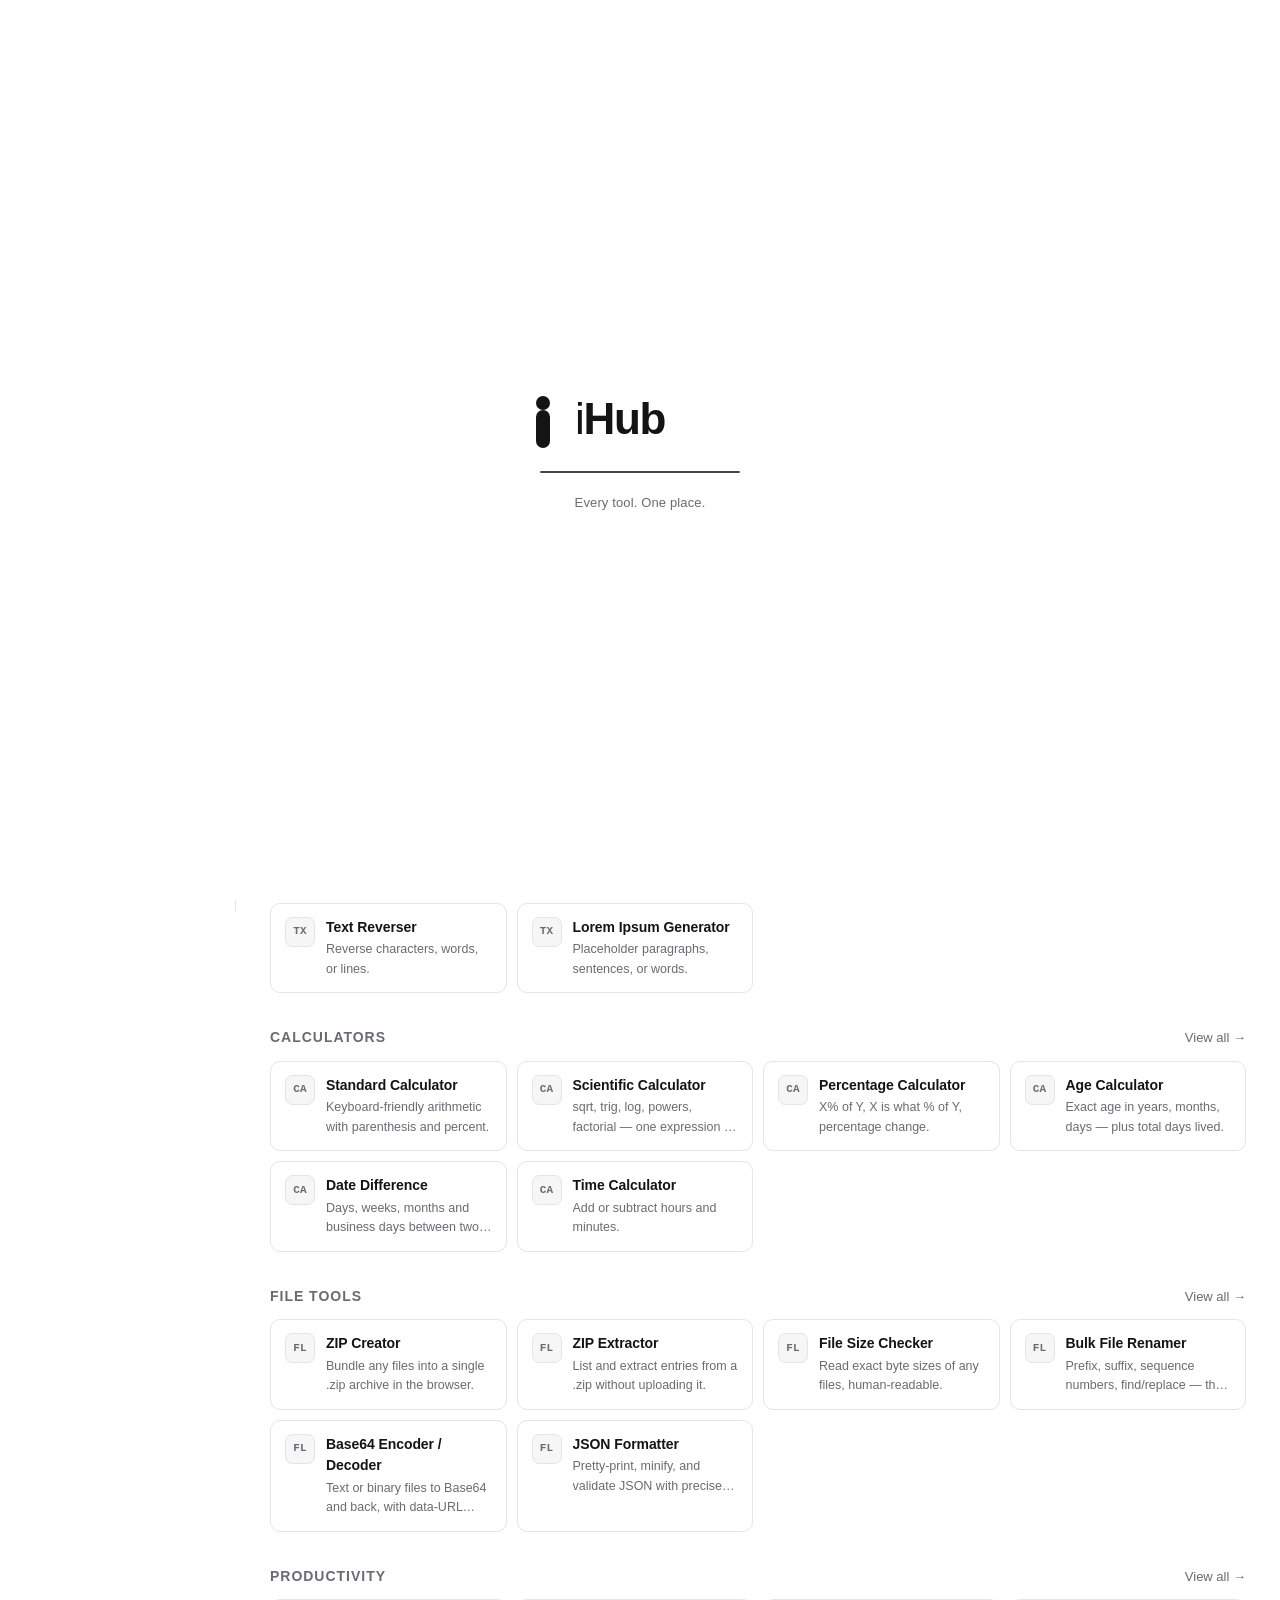
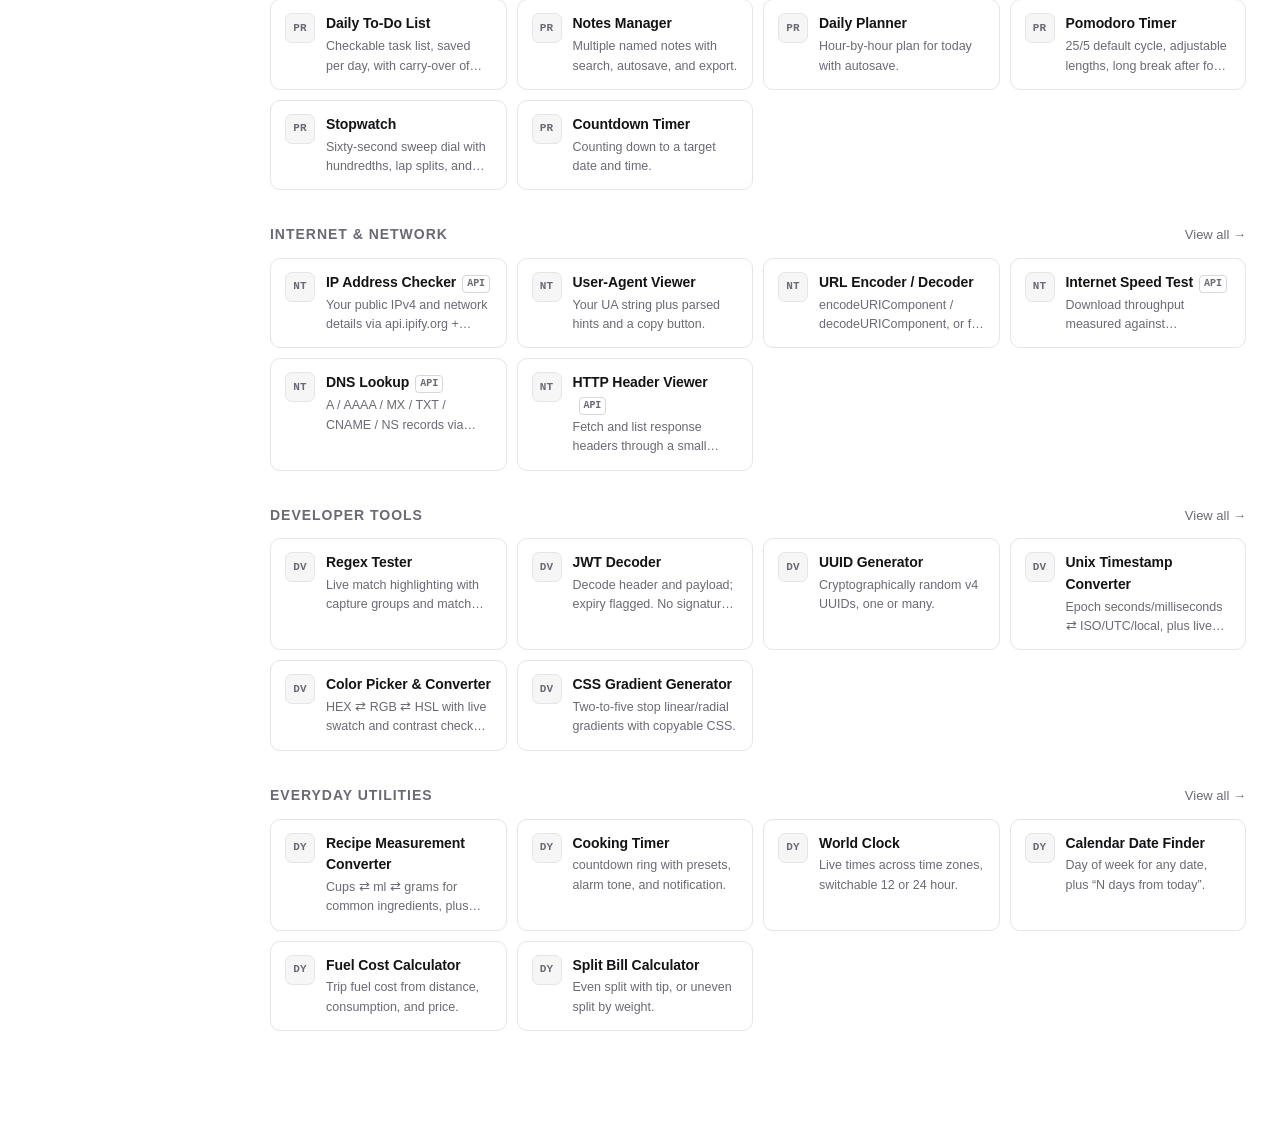
==== commit df2da10e: "Update index.html" ====
--- a/index.html
+++ b/index.html
@@ -22,7 +22,7 @@
 <body>
 
 <!-- ================= SPLASH ================= -->
-<div id="splash" data-duration="6600" role="status" aria-label="iHub loading">
+<div id="splash" data-duration="6600" ...>
   <div class="sp-stage">
     <div class="sp-lockup">
       <div class="sp-mark-slot">
--- a/styles.css
+++ b/styles.css
@@ -1,4 +1,4 @@
-/* UtilityHub — 5 professional themes × light/dark */
+/* iHub — 5 professional themes × light/dark */
 :root{
   --r:10px; --r-sm:6px; --max:1280px;
   --font: ui-sans-serif,-apple-system,"Segoe UI",Inter,Roboto,Helvetica,Arial,sans-serif;
@@ -197,48 +197,161 @@
 details.how p{font-size:13.5px;color:var(--muted);margin:9px 0 0;max-width:70ch}
 canvas.edit{cursor:crosshair;border:1px solid var(--line);border-radius:8px;display:block;max-width:100%}
 
-/* ---- splash ---- */
+/* ============================================================
+   SPLASH — animated "i" mark + iHub wordmark
+   Full sequence: ~6.6s.  No skip.  Timer only.
+   ============================================================ */
 #splash{
   position:fixed; inset:0; z-index:9999;
   display:grid; place-items:center;
   background:var(--bg);
-  transition:opacity .6s ease;
-}
-#splash.out{opacity:0;pointer-events:none}
-.sp-inner{display:grid;justify-items:center;gap:18px;text-align:center;padding:24px}
-.sp-glyph{width:120px;height:120px;color:var(--accent)}
-.sp-glyph path{
-  stroke-dasharray:1; stroke-dashoffset:1;
-  animation:sp-draw 1.3s cubic-bezier(.65,.05,.36,1) .1s forwards;
-}
-@keyframes sp-draw{ to{ stroke-dashoffset:0 } }
-.sp-name{
-  font-size:26px; letter-spacing:-.02em;
-  opacity:0; transform:translateY(8px);
-  animation:sp-rise .6s cubic-bezier(.2,.8,.2,1) .95s forwards;
-}
-.sp-name b{font-weight:650}
+  transition:opacity .6s cubic-bezier(0.4, 0, 0.2, 1);
+  will-change:opacity;
+}
+#splash.out{ opacity:0; pointer-events:none; }
+
+.sp-stage{
+  display:grid;
+  justify-items:center;
+  gap:20px;
+  text-align:center;
+  padding:24px;
+}
+
+/* --- lockup container: holds the mark and wordmark on one line --- */
+.sp-lockup{
+  position:relative;
+  display:flex;
+  align-items:center;
+  height:64px;
+  transform:translateX(0);
+  animation: sp-lockup-shift .7s cubic-bezier(.2,.8,.2,1) 2.5s forwards;
+}
+@keyframes sp-lockup-shift{ to{ transform:translateX(-52px) } }
+
+/* --- mark slot: fixed layout box, SVG can overflow during scale --- */
+.sp-mark-slot{
+  position:relative;
+  width:64px;
+  height:64px;
+  animation: sp-breathe 3s ease-in-out 4.2s infinite;
+}
+@keyframes sp-breathe{
+  0%,100%{ transform:scale(1) }
+  50%{ transform:scale(1.05) }
+}
+
+/* --- the SVG mark itself --- */
+.sp-mark{
+  position:absolute;
+  inset:0;
+  width:64px;
+  height:64px;
+  color:var(--accent);
+  overflow:visible;
+  transform:scale(2.6);
+  transform-origin:center center;
+  animation: sp-mark-shrink .65s cubic-bezier(.45,0,.15,1) 1.9s forwards;
+}
+@keyframes sp-mark-shrink{
+  from{ transform:scale(2.6) }
+  to{ transform:scale(1) }
+}
+
+/* --- dot: drops in with bounce --- */
+.sp-dot{
+  transform-box:fill-box;
+  transform-origin:center;
+  opacity:0;
+  animation: sp-dot-drop .62s cubic-bezier(.34,1.56,.64,1) .15s forwards;
+}
+@keyframes sp-dot-drop{
+  0%{ transform:translateY(-40px); opacity:0 }
+  30%{ opacity:1 }
+  100%{ transform:translateY(0); opacity:1 }
+}
+
+/* --- stem: draws upward --- */
+.sp-stem{
+  stroke-dasharray:1;
+  stroke-dashoffset:1;
+  animation: sp-stem-draw .9s cubic-bezier(.65,0,.35,1) .7s forwards;
+}
+@keyframes sp-stem-draw{ to{ stroke-dashoffset:0 } }
+
+/* --- ripple ring expands from the dot when it lands --- */
+.sp-ripple{
+  stroke-width:1.6;
+  opacity:0;
+  transform-box:fill-box;
+  transform-origin:center;
+  animation: sp-ripple 1s cubic-bezier(.2,.8,.2,1) .62s;
+}
+@keyframes sp-ripple{
+  0%{ r:7; opacity:.7; stroke-width:2 }
+  100%{ r:30; opacity:0; stroke-width:.5 }
+}
+
+/* --- wordmark "iHub": each letter staggers in --- */
+.sp-word{
+  font-size:44px;
+  letter-spacing:-.03em;
+  font-weight:600;
+  color:var(--text);
+  line-height:1;
+  margin-left:0;
+  white-space:nowrap;
+  opacity:1;
+}
+.sp-char{
+  display:inline-block;
+  opacity:0;
+  transform:translateY(14px);
+  animation: sp-char-in .42s cubic-bezier(.2,.8,.2,1) forwards;
+}
+.sp-char:nth-child(1){ animation-delay:2.50s; font-weight:400 }
+.sp-char:nth-child(2){ animation-delay:2.62s; font-weight:650 }
+.sp-char:nth-child(3){ animation-delay:2.74s; font-weight:650 }
+.sp-char:nth-child(4){ animation-delay:2.86s; font-weight:650 }
+@keyframes sp-char-in{
+  to{ opacity:1; transform:none }
+}
+
+/* --- underline draws beneath the lockup --- */
+.sp-underline{
+  width:200px;
+  height:2px;
+  background:var(--accent);
+  border-radius:1px;
+  transform:scaleX(0);
+  transform-origin:left center;
+  animation: sp-underline .55s cubic-bezier(.65,0,.35,1) 3.10s forwards;
+  opacity:.8;
+}
+@keyframes sp-underline{ to{ transform:scaleX(1) } }
+
+/* --- tagline fades in --- */
 .sp-tag{
-  font-size:13px; color:var(--muted);
+  font-size:13px;
+  letter-spacing:.01em;
+  color:var(--muted);
   opacity:0;
-  animation:sp-fade .6s ease 1.5s forwards;
-}
-@keyframes sp-rise{ to{ opacity:1; transform:none } }
-@keyframes sp-fade{ to{ opacity:1 } }
-.sp-bar{position:absolute;left:0;right:0;bottom:0;height:2px;background:var(--line)}
-.sp-bar i{display:block;height:100%;width:0;background:var(--accent);animation:sp-fill var(--sp-dur,5500ms) linear forwards}
-@keyframes sp-fill{ to{ width:100% } }
-.sp-skip{
-  position:absolute;bottom:22px;right:22px;
-  font-size:12px;color:var(--muted);background:none;border:0;cursor:pointer;padding:6px 10px;
-  border-radius:6px;
-}
-.sp-skip:hover{color:var(--text);background:var(--hover)}
+  animation: sp-tag .5s ease 3.5s forwards;
+}
+@keyframes sp-tag{ to{ opacity:1 } }
+
+/* --- reduced motion: show assembled state, keep the timer --- */
 @media (prefers-reduced-motion: reduce){
-  #splash{transition:none}
-  .sp-glyph path{animation:none;stroke-dashoffset:0}
-  .sp-name,.sp-tag{animation:none;opacity:1;transform:none}
-  .sp-bar i{animation:none;width:100%}
+  #splash{ transition:none }
+  .sp-lockup{ animation:none; transform:translateX(-52px) }
+  .sp-mark{ animation:none; transform:scale(1) }
+  .sp-dot{ animation:none; opacity:1; transform:none }
+  .sp-stem{ animation:none; stroke-dashoffset:0 }
+  .sp-ripple{ display:none }
+  .sp-char{ animation:none; opacity:1; transform:none }
+  .sp-underline{ animation:none; transform:scaleX(1) }
+  .sp-tag{ animation:none; opacity:1 }
+  .sp-mark-slot{ animation:none }
 }
 
 @media(max-width:900px){
@@ -252,6 +365,8 @@
   .brand .brand-name{display:none}
   .hero h1{font-size:24px}
   .grid{grid-template-columns:1fr}
-  .sp-glyph{width:96px;height:96px}
-  .sp-name{font-size:22px}
+  .sp-word{font-size:34px}
+  .sp-lockup{height:52px}
+  .sp-mark-slot,.sp-mark{width:52px;height:52px}
+  .sp-underline{width:160px}
 }
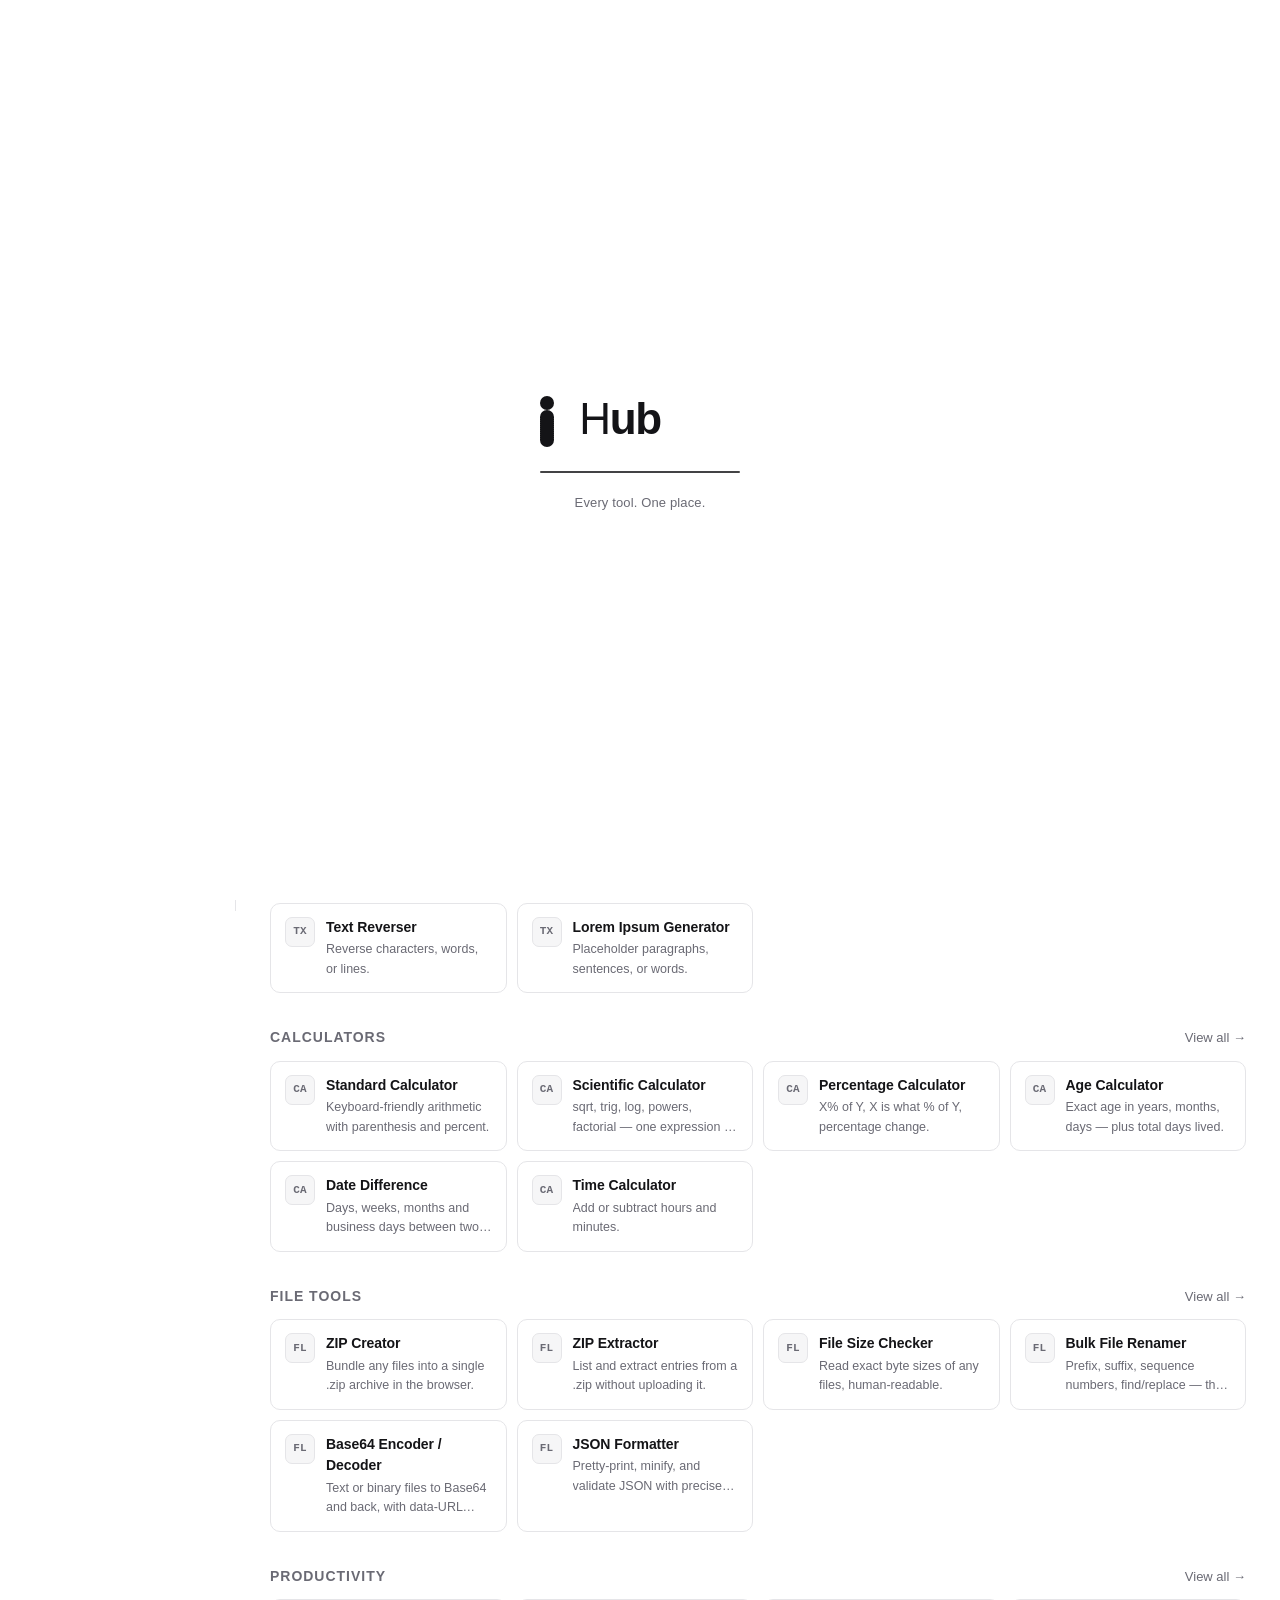
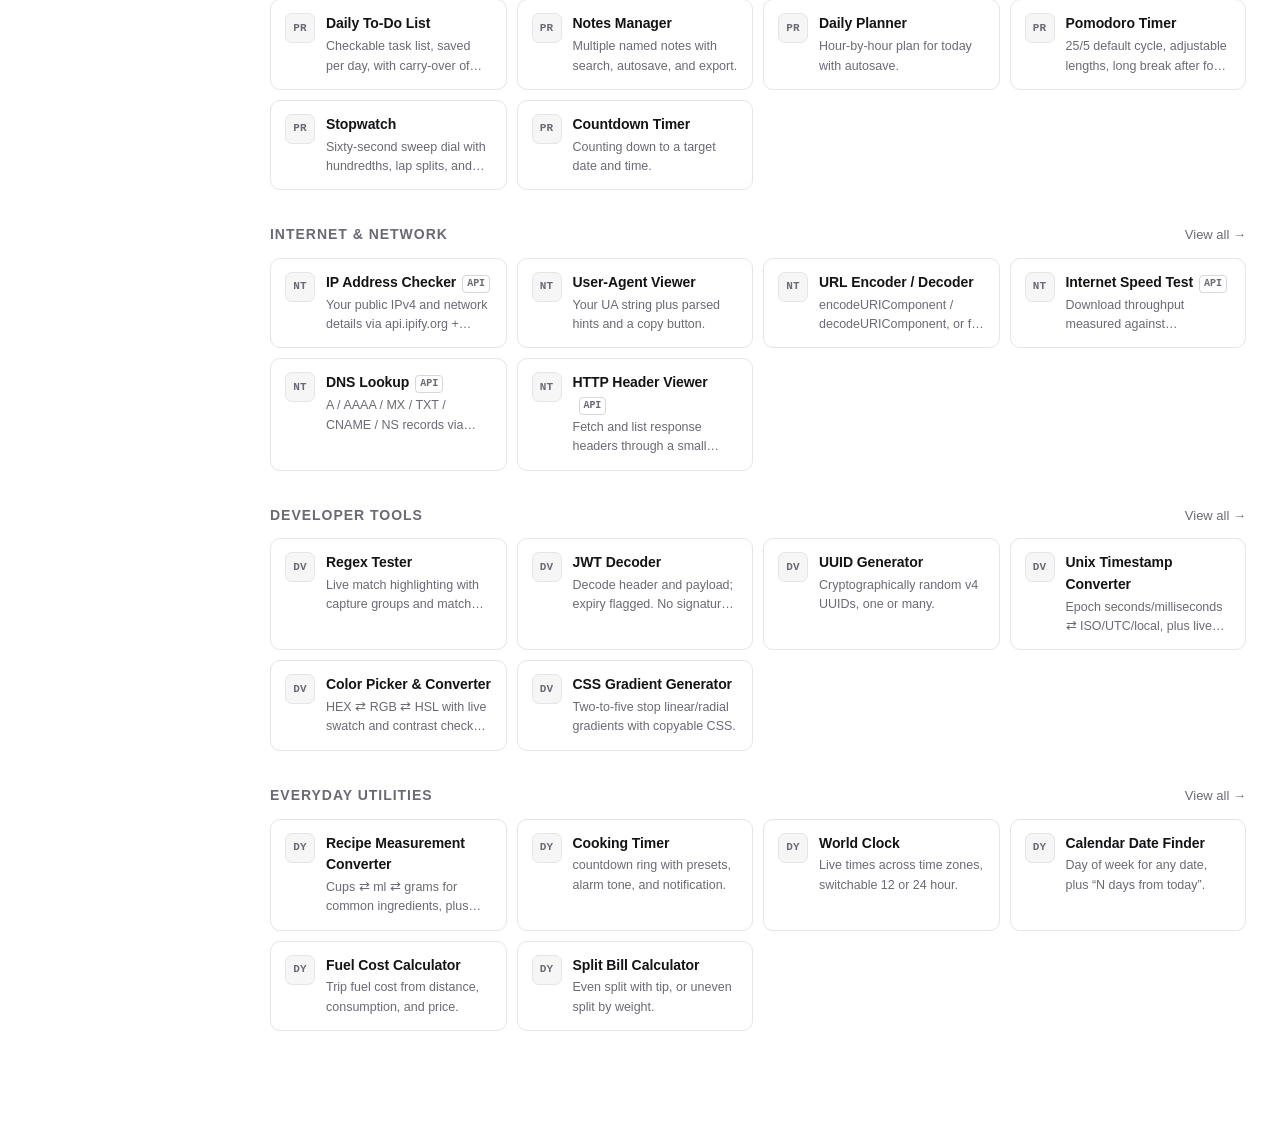
==== commit 613758ff: "Update index.html" ====
--- a/index.html
+++ b/index.html
@@ -9,7 +9,6 @@
 <link rel="apple-touch-icon" href="logo-mark.svg">
 <link rel="stylesheet" href="styles.css">
 <script>
-  /* paint theme before first frame — no white flash on dark-mode load */
   try {
     var theme = JSON.parse(localStorage.getItem('uh.theme') || '"snow"');
     var mode = JSON.parse(localStorage.getItem('uh.mode') || '"auto"');
@@ -21,27 +20,26 @@
 </head>
 <body>
 
-<!-- ================= SPLASH ================= -->
-<div id="splash" data-duration="6600" ...>
+<div id="splash" data-duration="6600" role="status" aria-label="iHub loading">
   <div class="sp-stage">
     <div class="sp-lockup">
       <div class="sp-mark-slot">
-        <svg class="sp-mark" viewBox="0 0 64 64" aria-hidden="true">
+        <svg class="sp-mark" viewBox="0 0 64 64" overflow="visible" aria-hidden="true">
+          <circle class="sp-ripple r1" cx="32" cy="16" r="7" fill="none" stroke="currentColor" stroke-width="2"/>
+          <circle class="sp-ripple r2" cx="32" cy="16" r="7" fill="none" stroke="currentColor" stroke-width="1.5"/>
+          <circle class="sp-ripple r3" cx="32" cy="32" r="20" fill="none" stroke="currentColor" stroke-width="1.5"/>
           <circle class="sp-dot" cx="32" cy="16" r="7" fill="currentColor"/>
-          <line class="sp-stem" x1="32" y1="30" x2="32" y2="54"
-                stroke="currentColor" stroke-width="14" stroke-linecap="round" pathLength="1"/>
-          <circle class="sp-ripple" cx="32" cy="16" r="7" stroke="currentColor" fill="none"/>
+          <line class="sp-stem" x1="32" y1="30" x2="32" y2="54" stroke="currentColor" stroke-width="14" stroke-linecap="round"/>
         </svg>
       </div>
       <div class="sp-word" aria-hidden="true">
-        <span class="sp-char">i</span><span class="sp-char">H</span><span class="sp-char">u</span><span class="sp-char">b</span>
+        <span class="sp-char">H</span><span class="sp-char">u</span><span class="sp-char">b</span>
       </div>
     </div>
     <div class="sp-underline" aria-hidden="true"></div>
     <div class="sp-tag">Every tool. One place.</div>
   </div>
 </div>
-<!-- ========================================== -->
 
 <header class="top">
   <button class="icon-btn" id="navToggle" aria-label="Menu">☰</button>
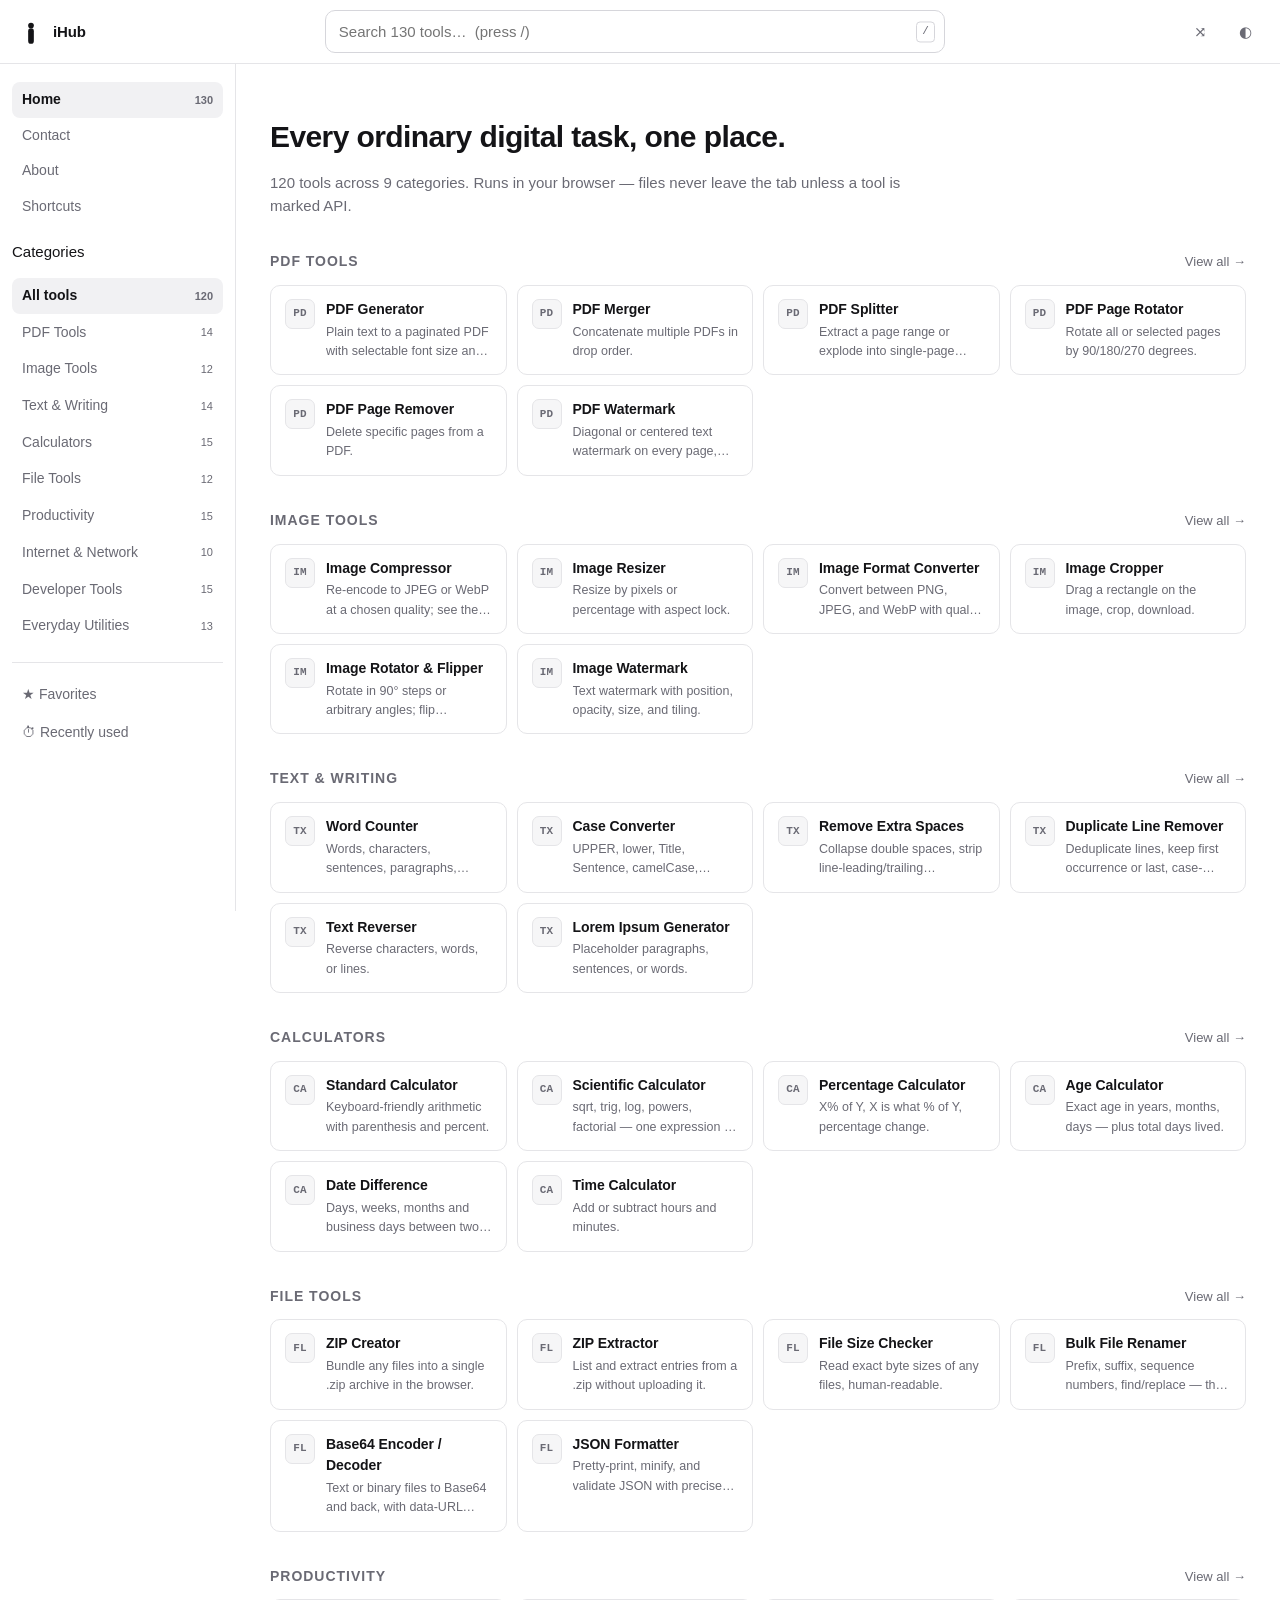
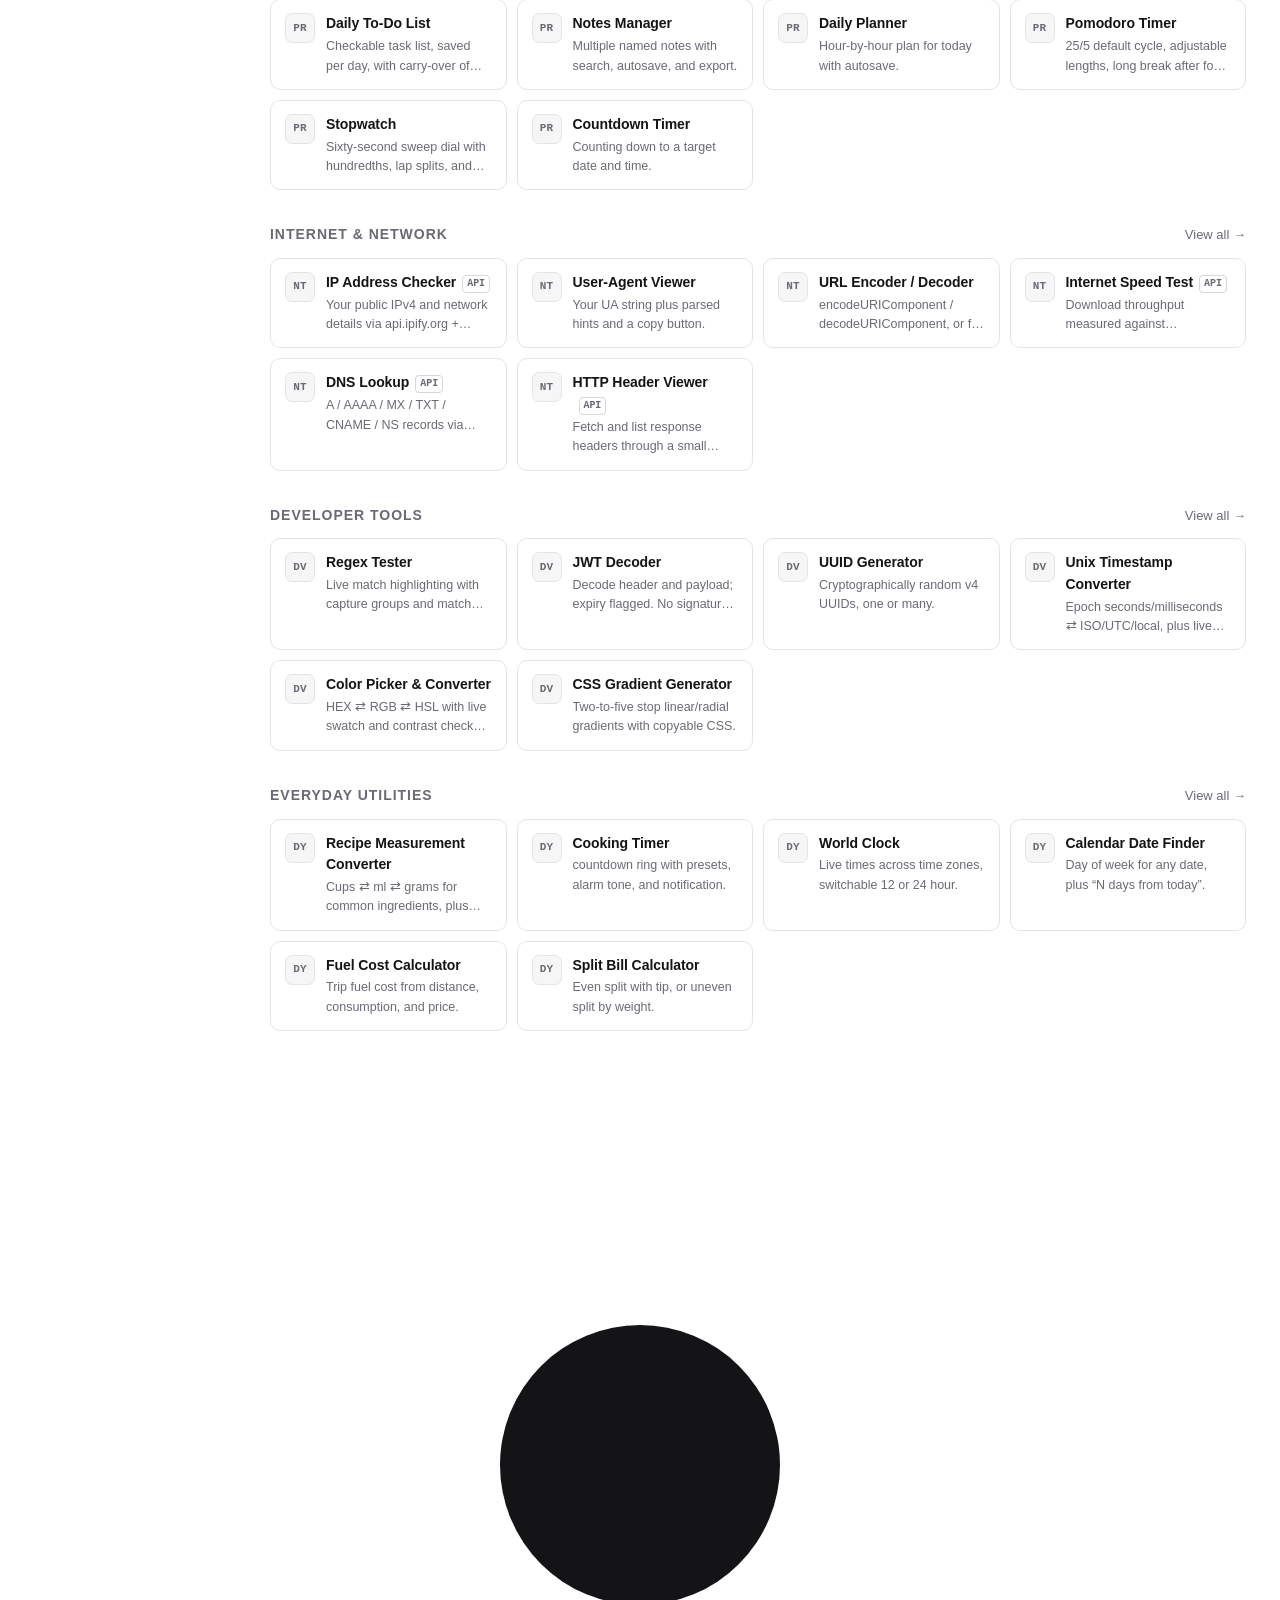
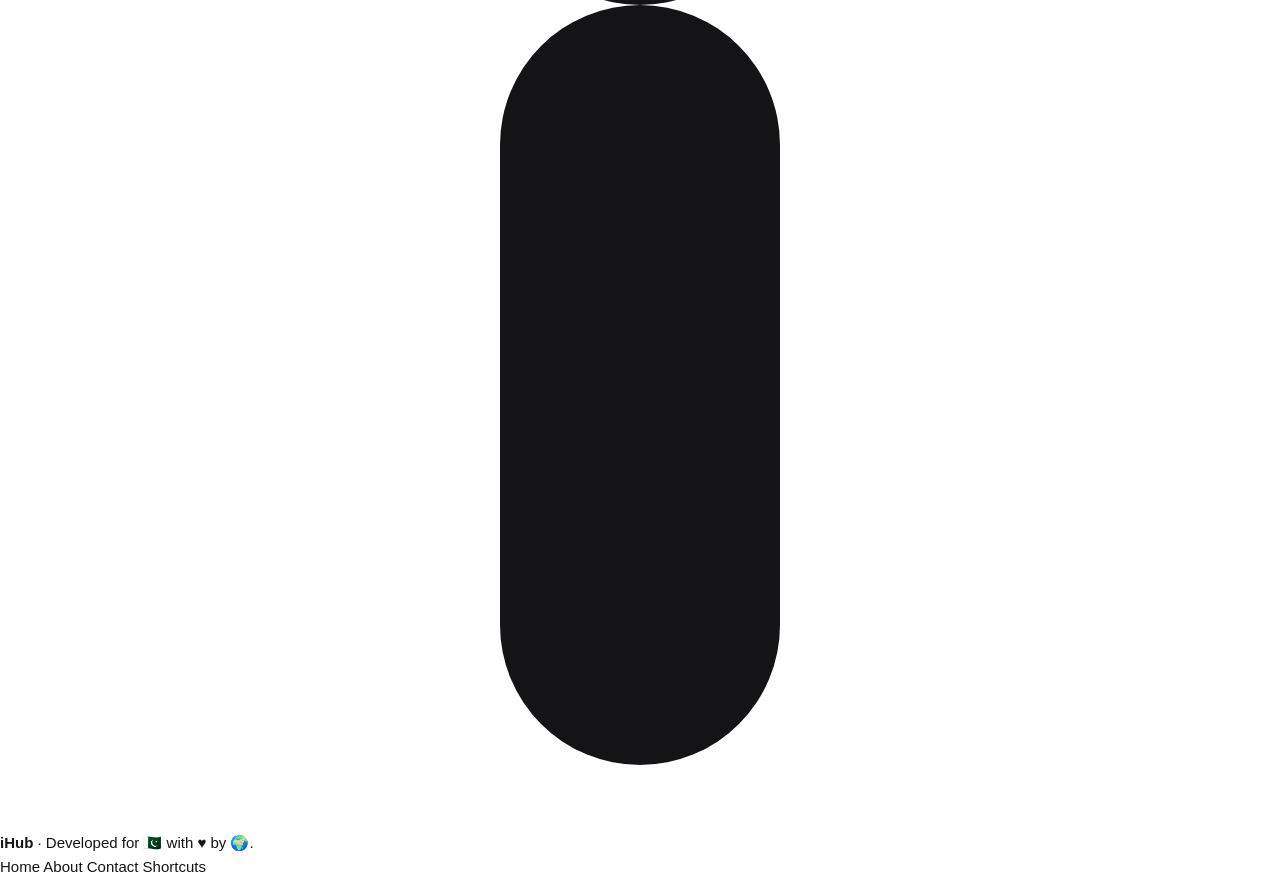
==== commit 1699e057: "Update index.html" ====
--- a/index.html
+++ b/index.html
@@ -20,6 +20,7 @@
 </head>
 <body>
 
+<!-- ================= SPLASH (pure CSS animation) ================= -->
 <div id="splash" data-duration="6600" role="status" aria-label="iHub loading">
   <div class="sp-stage">
     <div class="sp-lockup">
@@ -29,7 +30,7 @@
           <circle class="sp-ripple r2" cx="32" cy="16" r="7" fill="none" stroke="currentColor" stroke-width="1.5"/>
           <circle class="sp-ripple r3" cx="32" cy="32" r="20" fill="none" stroke="currentColor" stroke-width="1.5"/>
           <circle class="sp-dot" cx="32" cy="16" r="7" fill="currentColor"/>
-          <line class="sp-stem" x1="32" y1="30" x2="32" y2="54" stroke="currentColor" stroke-width="14" stroke-linecap="round"/>
+          <path class="sp-stem" d="M32 30 L32 54" stroke="currentColor" stroke-width="14" stroke-linecap="round" fill="none"/>
         </svg>
       </div>
       <div class="sp-word" aria-hidden="true">
@@ -54,19 +55,57 @@
     <input id="search" class="search" type="search" placeholder="Search 130 tools…  (press /)" autocomplete="off" aria-label="Search tools">
     <kbd class="kbd">/</kbd>
   </div>
+  <button class="icon-btn" id="randomBtn" aria-label="Random tool (R)" title="Random tool (R)">⤨</button>
   <button class="icon-btn" id="themeBtn" aria-label="Change theme">◐</button>
 </header>
 
 <div class="shell">
   <aside class="side" id="side">
+    <nav class="primary-nav">
+      <a href="#/" class="cat primary" data-cat="home">
+        <span>Home</span>
+        <span class="n" data-count="tools">130</span>
+      </a>
+      <a href="#/contact" class="cat primary" data-cat="contact">
+        <span>Contact</span>
+      </a>
+      <a href="#/about" class="cat primary" data-cat="about">
+        <span>About</span>
+      </a>
+      <a href="#/shortcuts" class="cat primary" data-cat="shortcuts">
+        <span>Shortcuts</span>
+      </a>
+    </nav>
+    <div class="side-divider"></div>
+    <p class="side-label">Categories</p>
     <nav id="cats" class="cats"></nav>
     <div class="side-foot">
-      <a href="#/favorites" class="side-link">Favorites</a>
-      <a href="#/recent" class="side-link">Recently used</a>
+      <a href="#/favorites" class="side-link">★ Favorites</a>
+      <a href="#/recent" class="side-link">⏱ Recently used</a>
     </div>
   </aside>
   <main id="view" class="view" tabindex="-1"></main>
 </div>
+
+<footer class="foot" id="foot">
+  <div class="foot-line">
+    <span class="foot-mark">
+      <svg class="mark-svg" viewBox="0 0 64 64" aria-hidden="true">
+        <circle cx="32" cy="16" r="7" fill="currentColor"/>
+        <line x1="32" y1="30" x2="32" y2="54" stroke="currentColor" stroke-width="14" stroke-linecap="round"/>
+      </svg>
+      <strong>iHub</strong>
+    </span>
+    <span class="foot-dot">·</span>
+    <span class="foot-credit">Developed for 🇵🇰 with ♥️ by 🌍.</span>
+  </div>
+  <nav class="foot-nav">
+    <a href="#/">Home</a>
+    <a href="#/about">About</a>
+    <a href="#/contact">Contact</a>
+    <a href="#/shortcuts">Shortcuts</a>
+  </nav>
+</footer>
 
 <div class="theme-pop" id="themePop" hidden>
   <p class="tp-title">Theme</p>
--- a/styles.css
+++ b/styles.css
@@ -132,7 +132,6 @@
 .split{display:grid;grid-template-columns:1fr 1fr;gap:12px}
 @media(max-width:760px){.split{grid-template-columns:1fr}}
 
-/* dropzone */
 .dz{
   border:1.5px dashed var(--line2);border-radius:var(--r);padding:26px;text-align:center;
   color:var(--muted);cursor:pointer;background:var(--bg2);font-size:14px;
@@ -140,14 +139,12 @@
 .dz.over{border-color:var(--accent);color:var(--text);background:var(--hover)}
 .dz-list{font-size:13px;color:var(--muted);font-family:var(--mono);display:flex;flex-direction:column;gap:2px;margin-top:8px}
 
-/* output previews */
 .preview{max-width:100%;border:1px solid var(--line);border-radius:8px;display:block}
 .thumbs{display:grid;grid-template-columns:repeat(auto-fill,minmax(110px,1fr));gap:8px}
 .thumbs figure{margin:0}
 .thumbs img{width:100%;border-radius:6px;border:1px solid var(--line);display:block}
 .thumbs figcaption{font-size:11px;color:var(--muted);margin-top:3px;font-family:var(--mono)}
 
-/* calculator pad */
 .pad{display:grid;grid-template-columns:repeat(4,1fr);gap:6px;max-width:340px}
 .pad button{padding:13px 0;border:1px solid var(--line2);border-radius:8px;background:var(--surface);cursor:pointer;font-size:15px}
 .pad button:hover{background:var(--hover)}
@@ -155,7 +152,6 @@
 .pad .eq{grid-column:span 2;background:var(--accent);color:var(--accent-fg);border-color:var(--accent)}
 .disp{font-family:var(--mono);font-size:24px;text-align:right;padding:12px 14px;border:1px solid var(--line2);border-radius:8px;background:var(--bg2);overflow:auto;min-height:52px}
 
-/* lists / trackers */
 .list{display:flex;flex-direction:column;gap:6px}
 .item{display:flex;gap:9px;align-items:center;padding:8px 11px;border:1px solid var(--line);border-radius:8px;background:var(--surface);font-size:14px}
 .item.done span{text-decoration:line-through;color:var(--muted)}
@@ -163,18 +159,15 @@
 .item .x:hover{background:var(--hover);color:var(--text)}
 .big-num{font-family:var(--mono);font-size:40px;font-variant-numeric:tabular-nums;letter-spacing:-.02em}
 
-/* diff */
 .diff{font-family:var(--mono);font-size:13px;border:1px solid var(--line);border-radius:8px;overflow:auto;max-height:460px}
 .diff div{padding:1px 12px;white-space:pre-wrap;word-break:break-word}
 .diff .add{background:color-mix(in srgb,#2ea043 16%,transparent)}
 .diff .del{background:color-mix(in srgb,#f85149 16%,transparent);text-decoration:line-through;opacity:.85}
 .diff .eq{color:var(--muted)}
 
-/* palette */
 .pal{display:grid;grid-template-columns:repeat(auto-fill,minmax(96px,1fr));gap:8px}
 .pal div{border:1px solid var(--line);border-radius:8px;padding:10px 8px;font-size:11px;font-family:var(--mono);text-align:center;cursor:pointer}
 
-/* theme popover */
 .theme-pop{
   position:fixed;top:58px;right:16px;z-index:60;background:var(--surface);border:1px solid var(--line2);
   border-radius:var(--r);padding:14px;width:230px;box-shadow:0 12px 32px rgba(0,0,0,.14);
@@ -189,7 +182,6 @@
 .chip{flex:1;padding:6px 0;border:1px solid var(--line2);border-radius:7px;background:var(--surface);cursor:pointer;font-size:12.5px}
 .chip[aria-current="true"]{background:var(--accent);color:var(--accent-fg);border-color:var(--accent)}
 
-/* misc */
 .empty{color:var(--muted);padding:44px 0;text-align:center;font-size:14px}
 .err{border:1px solid #f85149;border-radius:8px;padding:12px 14px;font-size:13.5px;background:color-mix(in srgb,#f85149 10%,transparent);white-space:pre-wrap;font-family:var(--mono)}
 details.how{margin-top:22px;max-width:860px;border-top:1px solid var(--line);padding-top:14px}
@@ -198,17 +190,22 @@
 canvas.edit{cursor:crosshair;border:1px solid var(--line);border-radius:8px;display:block;max-width:100%}
 
 /* ============================================================
-   SPLASH — animated "i" mark + iHub wordmark
-   Full sequence: ~6.6s.  No skip.  Timer only.
+   SPLASH — the "i" that draws, ripples, spins, and settles
+   Timing is set from JS. CSS provides the initial state and the
+   guaranteed fade-out if JS ever fails to run.
    ============================================================ */
 #splash{
   position:fixed; inset:0; z-index:9999;
   display:grid; place-items:center;
   background:var(--bg);
-  transition:opacity .6s cubic-bezier(0.4, 0, 0.2, 1);
+  /* JS overrides --splash-out-delay to (duration − 600ms). Fallback: 6s. */
+  animation:splash-out .6s ease-in forwards;
+  animation-delay:var(--splash-out-delay, 6s);
   will-change:opacity;
 }
-#splash.out{ opacity:0; pointer-events:none; }
+@keyframes splash-out{
+  to{ opacity:0; visibility:hidden; pointer-events:none }
+}
 
 .sp-stage{
   display:grid;
@@ -218,30 +215,25 @@
   padding:24px;
 }
 
-/* --- lockup container: holds the mark and wordmark on one line --- */
+/* lockup: the i-mark and the "Hub" text sit side by side */
 .sp-lockup{
-  position:relative;
   display:flex;
   align-items:center;
-  height:64px;
-  transform:translateX(0);
-  animation: sp-lockup-shift .7s cubic-bezier(.2,.8,.2,1) 2.5s forwards;
-}
-@keyframes sp-lockup-shift{ to{ transform:translateX(-52px) } }
-
-/* --- mark slot: fixed layout box, SVG can overflow during scale --- */
+  justify-content:center;
+  gap:0;
+  transform-origin:center center;
+  will-change:transform;
+}
+
+/* slot keeps a stable 64×64 layout box while the SVG can overflow */
 .sp-mark-slot{
   position:relative;
   width:64px;
   height:64px;
-  animation: sp-breathe 3s ease-in-out 4.2s infinite;
-}
-@keyframes sp-breathe{
-  0%,100%{ transform:scale(1) }
-  50%{ transform:scale(1.05) }
-}
-
-/* --- the SVG mark itself --- */
+  flex:none;
+}
+
+/* the SVG itself; JS animates transform on this */
 .sp-mark{
   position:absolute;
   inset:0;
@@ -249,109 +241,46 @@
   height:64px;
   color:var(--accent);
   overflow:visible;
-  transform:scale(2.6);
   transform-origin:center center;
-  animation: sp-mark-shrink .65s cubic-bezier(.45,0,.15,1) 1.9s forwards;
-}
-@keyframes sp-mark-shrink{
-  from{ transform:scale(2.6) }
-  to{ transform:scale(1) }
-}
-
-/* --- dot: drops in with bounce --- */
-.sp-dot{
-  transform-box:fill-box;
-  transform-origin:center;
-  opacity:0;
-  animation: sp-dot-drop .62s cubic-bezier(.34,1.56,.64,1) .15s forwards;
-}
-@keyframes sp-dot-drop{
-  0%{ transform:translateY(-40px); opacity:0 }
-  30%{ opacity:1 }
-  100%{ transform:translateY(0); opacity:1 }
-}
-
-/* --- stem: draws upward --- */
-.sp-stem{
-  stroke-dasharray:1;
-  stroke-dashoffset:1;
-  animation: sp-stem-draw .9s cubic-bezier(.65,0,.35,1) .7s forwards;
-}
-@keyframes sp-stem-draw{ to{ stroke-dashoffset:0 } }
-
-/* --- ripple ring expands from the dot when it lands --- */
-.sp-ripple{
-  stroke-width:1.6;
-  opacity:0;
-  transform-box:fill-box;
-  transform-origin:center;
-  animation: sp-ripple 1s cubic-bezier(.2,.8,.2,1) .62s;
-}
-@keyframes sp-ripple{
-  0%{ r:7; opacity:.7; stroke-width:2 }
-  100%{ r:30; opacity:0; stroke-width:.5 }
-}
-
-/* --- wordmark "iHub": each letter staggers in --- */
+  transform:scale(2.4);
+  will-change:transform;
+}
+
+/* children default to their FINAL visible state (JS overrides to hide them) */
+.sp-dot   { transform-box:fill-box; transform-origin:center; will-change:transform,opacity }
+.sp-stem  { will-change:stroke-dashoffset }
+.sp-ripple{ transform-box:fill-box; transform-origin:center; opacity:0; will-change:transform,opacity }
+
 .sp-word{
   font-size:44px;
+  font-weight:600;
   letter-spacing:-.03em;
-  font-weight:600;
+  line-height:1;
   color:var(--text);
-  line-height:1;
-  margin-left:0;
   white-space:nowrap;
-  opacity:1;
+  margin-left:6px;
 }
 .sp-char{
   display:inline-block;
-  opacity:0;
-  transform:translateY(14px);
-  animation: sp-char-in .42s cubic-bezier(.2,.8,.2,1) forwards;
-}
-.sp-char:nth-child(1){ animation-delay:2.50s; font-weight:400 }
-.sp-char:nth-child(2){ animation-delay:2.62s; font-weight:650 }
-.sp-char:nth-child(3){ animation-delay:2.74s; font-weight:650 }
-.sp-char:nth-child(4){ animation-delay:2.86s; font-weight:650 }
-@keyframes sp-char-in{
-  to{ opacity:1; transform:none }
-}
-
-/* --- underline draws beneath the lockup --- */
+  will-change:transform,opacity;
+  /* staggered rotation makes it feel hand-set */
+}
+
 .sp-underline{
-  width:200px;
+  width:220px;
   height:2px;
   background:var(--accent);
   border-radius:1px;
-  transform:scaleX(0);
   transform-origin:left center;
-  animation: sp-underline .55s cubic-bezier(.65,0,.35,1) 3.10s forwards;
-  opacity:.8;
-}
-@keyframes sp-underline{ to{ transform:scaleX(1) } }
-
-/* --- tagline fades in --- */
+  transform:scaleX(1); /* final state; JS overrides to 0 then animates */
+  will-change:transform;
+  opacity:.85;
+}
+
 .sp-tag{
   font-size:13px;
   letter-spacing:.01em;
   color:var(--muted);
-  opacity:0;
-  animation: sp-tag .5s ease 3.5s forwards;
-}
-@keyframes sp-tag{ to{ opacity:1 } }
-
-/* --- reduced motion: show assembled state, keep the timer --- */
-@media (prefers-reduced-motion: reduce){
-  #splash{ transition:none }
-  .sp-lockup{ animation:none; transform:translateX(-52px) }
-  .sp-mark{ animation:none; transform:scale(1) }
-  .sp-dot{ animation:none; opacity:1; transform:none }
-  .sp-stem{ animation:none; stroke-dashoffset:0 }
-  .sp-ripple{ display:none }
-  .sp-char{ animation:none; opacity:1; transform:none }
-  .sp-underline{ animation:none; transform:scaleX(1) }
-  .sp-tag{ animation:none; opacity:1 }
-  .sp-mark-slot{ animation:none }
 }
 
 @media(max-width:900px){
@@ -365,8 +294,8 @@
   .brand .brand-name{display:none}
   .hero h1{font-size:24px}
   .grid{grid-template-columns:1fr}
-  .sp-word{font-size:34px}
-  .sp-lockup{height:52px}
-  .sp-mark-slot,.sp-mark{width:52px;height:52px}
-  .sp-underline{width:160px}
+  .sp-word{font-size:36px}
+  .sp-mark-slot{width:56px;height:56px}
+  .sp-mark{width:56px;height:56px}
+  .sp-underline{width:180px}
 }
